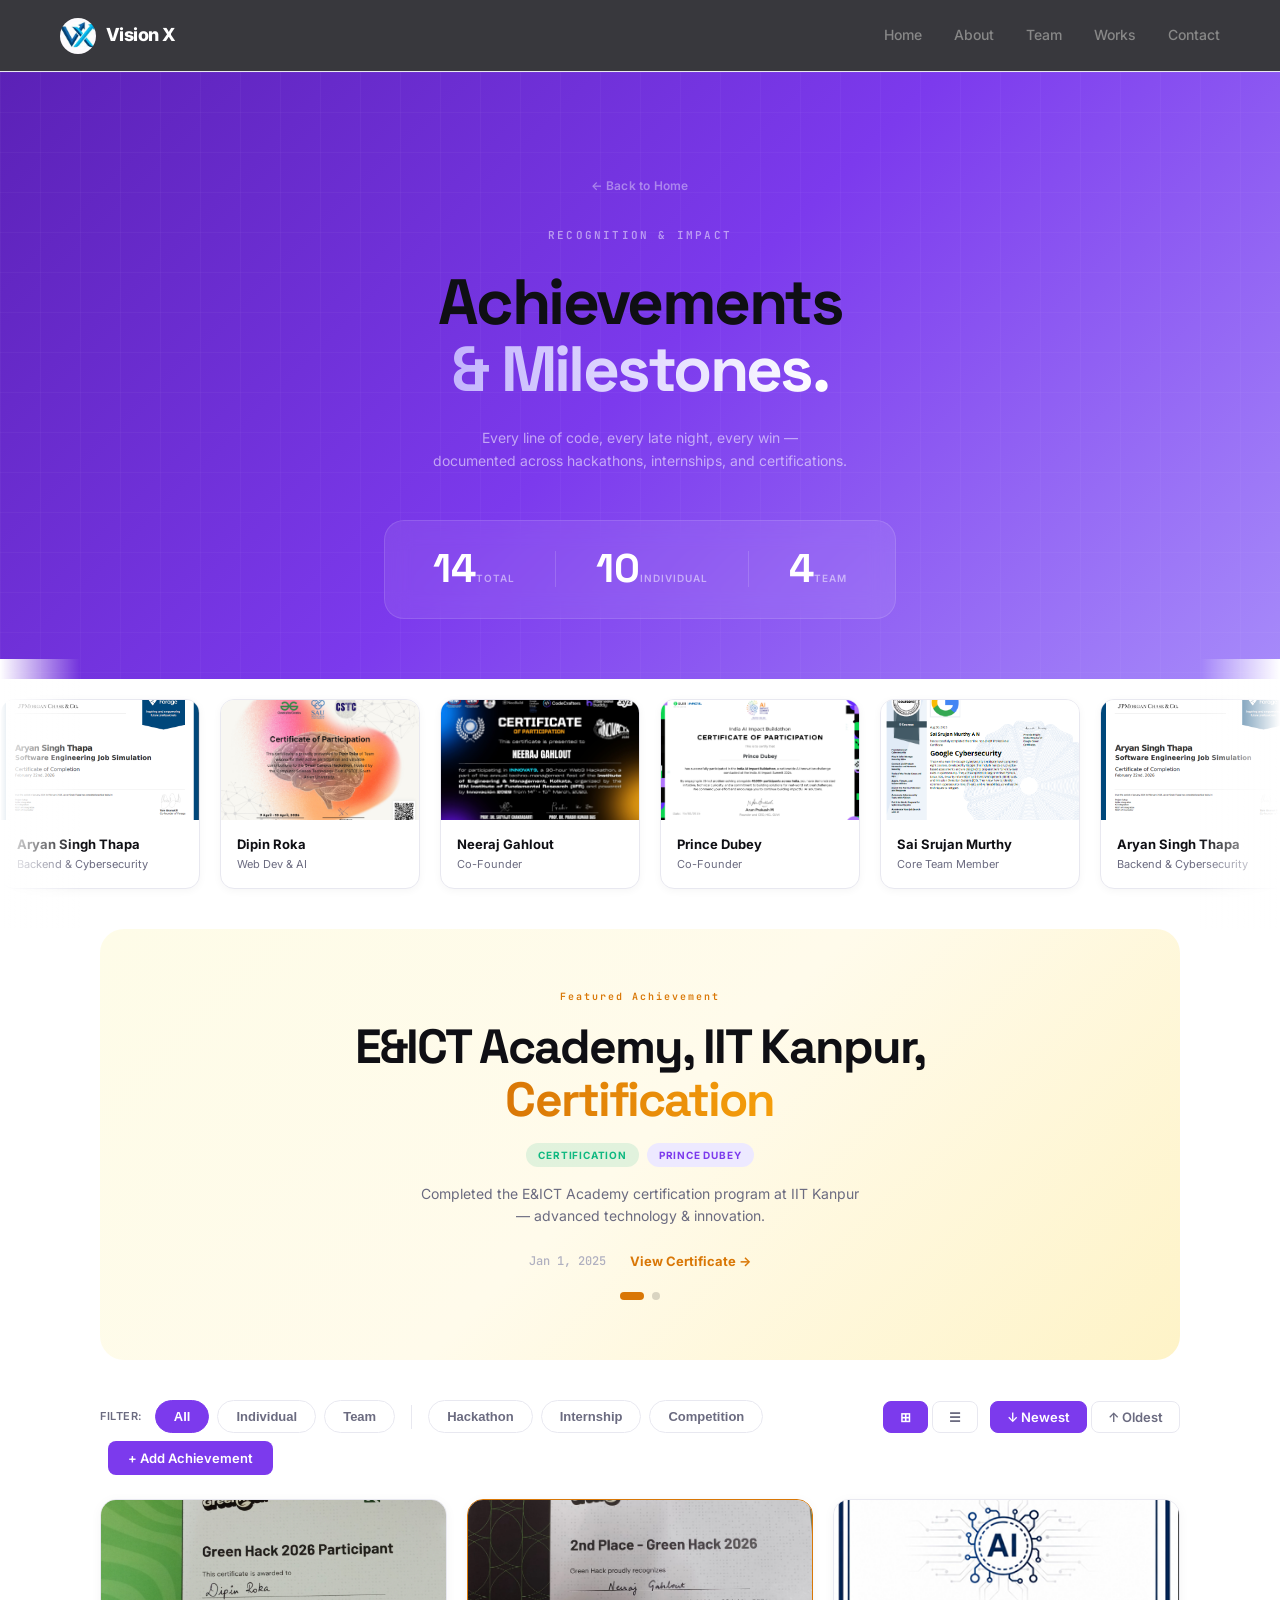
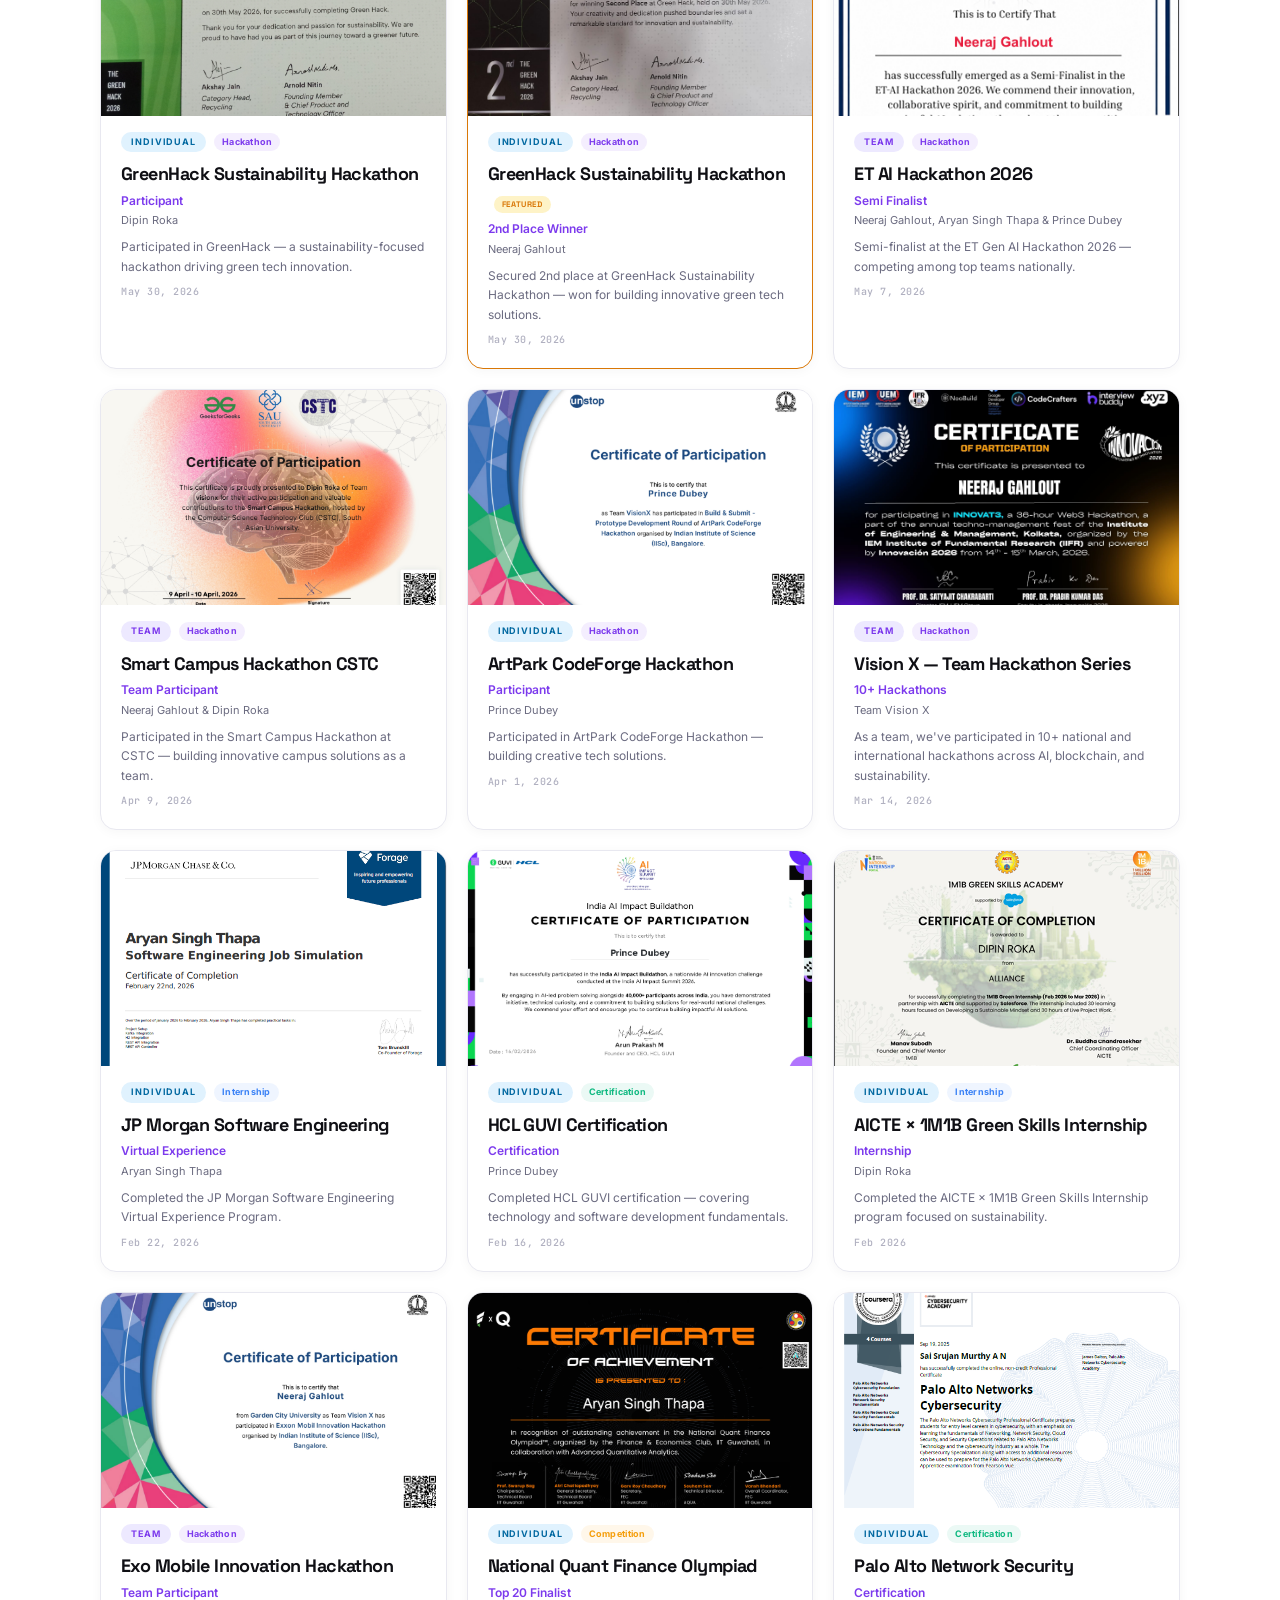
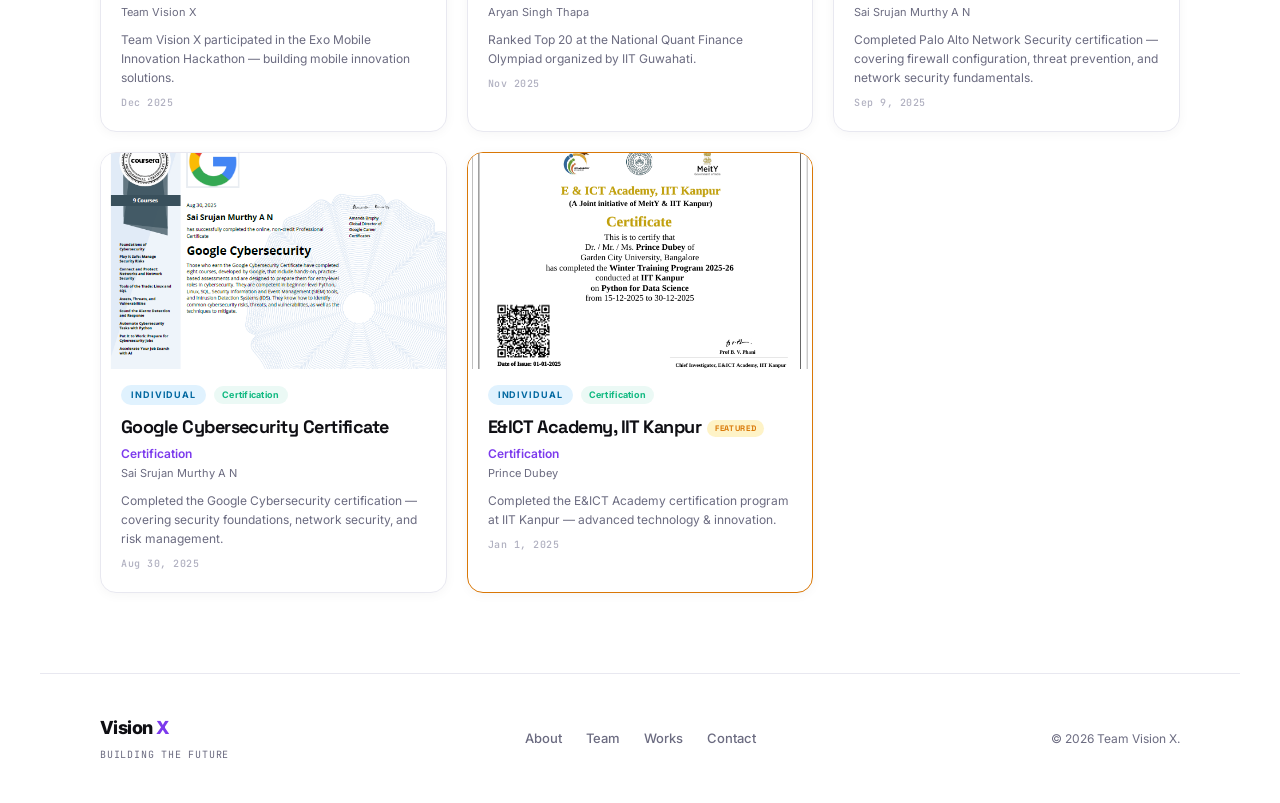
==== visionxv2/achievements.html @ 81dcb75e "Vision X is a multidisciplinary student innovation team building intelligent solutions across AI, We" ====
<!doctype html>
<html lang="en">
  <head>
    <meta charset="UTF-8" />
    <meta name="viewport" content="width=device-width, initial-scale=1.0" />
    <title>Achievements — Vision X</title>
    <meta
      name="description"
      content="Vision X — Hackathon achievements, certificates, and competition wins."
    />
    <link rel="preconnect" href="https://fonts.googleapis.com" />
    <link rel="preconnect" href="https://fonts.gstatic.com" crossorigin />
    <link
      href="https://fonts.googleapis.com/css2?family=Inter:wght@300;400;500;600;700;800;900&family=Space+Grotesk:wght@400;500;600;700&family=JetBrains+Mono:wght@400;500;600&display=swap"
      rel="stylesheet"
    />
    <link rel="stylesheet" href="style.css" />
    <style>
      body {
        background: var(--white);
      }
      nav {
        position: relative;
        background: #000;
      }
      .ach-nav-right {
        display: flex;
        align-items: center;
        gap: 12px;
      }
      .ach-nav-right a {
        font-size: 13px;
        font-weight: 600;
        color: var(--muted);
        transition: color 0.2s;
      }
      .ach-nav-right a:hover {
        color: var(--purple);
      }
    </style>
  </head>
  <body>
    <div id="loader"><div class="loader-ring"></div></div>

    <div class="bg-text">
      <div class="bg-text-inner" style="opacity: 0.04">VISION X</div>
    </div>

    <nav>
      <a href="index.html" class="nav-logo">
        <img class="nav-logo-img" src="logo.jpg" alt="Vision X" />
        Vision X
      </a>
      <div class="nav-links">
        <a href="index.html">Home</a>
        <a href="index.html#about">About</a>
        <a href="index.html#team">Team</a>
        <a href="index.html#projects">Works</a>
        <a href="index.html#contact">Contact</a>
      </div>
      <div
        class="hamburger"
        onclick="document.getElementById('mobileNav').classList.toggle('open')"
      >
        <span></span><span></span><span></span>
      </div>
    </nav>

    <div class="mobile-nav" id="mobileNav">
      <button
        class="mobile-nav-close"
        onclick="document.getElementById('mobileNav').classList.remove('open')"
      >
        ✕
      </button>
      <a href="index.html">Home</a>
      <a href="index.html#about">About</a>
      <a href="index.html#team">Team</a>
      <a href="index.html#projects">Works</a>
      <a href="index.html#contact">Contact</a>
    </div>

    <!-- Hero -->
    <div class="ach-page-hero">
      <div class="ach-hero-bg-grid"></div>
      <div class="ach-hero-inner">
        <a href="index.html" class="back-link">← Back to Home</a>
        <div class="ach-hero-label">RECOGNITION & IMPACT</div>
        <h1 class="ach-hero-title">
          Achievements<br />
          <span class="ach-hero-title-accent">&amp; Milestones.</span>
        </h1>
        <p class="ach-hero-desc">
          Every line of code, every late night, every win —
          <br class="hide-mobile" />
          documented across hackathons, internships, and certifications.
        </p>
        <div class="ach-hero-stats" id="heroStats"></div>
      </div>
    </div>

    <!-- Photo Collage -->
    <div class="ach-photo-collage">
      <div class="ach-collage-track">
        <div class="ach-collage-card">
          <img
            class="ach-collage-img"
            src="certs/images/jp-morgan.png"
            alt="Aryan Singh Thapa"
          />
          <div class="ach-collage-info">
            <div class="ach-collage-name">Aryan Singh Thapa</div>
            <div class="ach-collage-role">Backend & Cybersecurity</div>
          </div>
        </div>
        <div class="ach-collage-card">
          <img
            class="ach-collage-img"
            src="certs/images/dipin.jpg"
            alt="Dipin Roka"
          />
          <div class="ach-collage-info">
            <div class="ach-collage-name">Dipin Roka</div>
            <div class="ach-collage-role">Web Dev & AI</div>
          </div>
        </div>
        <div class="ach-collage-card">
          <img
            class="ach-collage-img"
            src="certs/images/neeraj.jpg"
            alt="Neeraj Gahlout"
          />
          <div class="ach-collage-info">
            <div class="ach-collage-name">Neeraj Gahlout</div>
            <div class="ach-collage-role">Co-Founder</div>
          </div>
        </div>
        <div class="ach-collage-card">
          <img
            class="ach-collage-img"
            src="certs/images/prince.png"
            alt="Prince Dubey"
          />
          <div class="ach-collage-info">
            <div class="ach-collage-name">Prince Dubey</div>
            <div class="ach-collage-role">Co-Founder</div>
          </div>
        </div>
        <div class="ach-collage-card">
          <img
            class="ach-collage-img"
            src="certs/images/google-cybersecurity.png"
            alt="Sai Srujan Murthy"
          />
          <div class="ach-collage-info">
            <div class="ach-collage-name">Sai Srujan Murthy</div>
            <div class="ach-collage-role">Core Team Member</div>
          </div>
        </div>
        <!-- Duplicate for seamless scroll -->
        <div class="ach-collage-card">
          <img
            class="ach-collage-img"
            src="certs/images/jp-morgan.png"
            alt="Aryan Singh Thapa"
          />
          <div class="ach-collage-info">
            <div class="ach-collage-name">Aryan Singh Thapa</div>
            <div class="ach-collage-role">Backend & Cybersecurity</div>
          </div>
        </div>
        <div class="ach-collage-card">
          <img
            class="ach-collage-img"
            src="certs/images/dipin.jpg"
            alt="Dipin Roka"
          />
          <div class="ach-collage-info">
            <div class="ach-collage-name">Dipin Roka</div>
            <div class="ach-collage-role">Web Dev & AI</div>
          </div>
        </div>
        <div class="ach-collage-card">
          <img
            class="ach-collage-img"
            src="certs/images/neeraj.jpg"
            alt="Neeraj Gahlout"
          />
          <div class="ach-collage-info">
            <div class="ach-collage-name">Neeraj Gahlout</div>
            <div class="ach-collage-role">Co-Founder</div>
          </div>
        </div>
        <div class="ach-collage-card">
          <img
            class="ach-collage-img"
            src="certs/images/prince.png"
            alt="Prince Dubey"
          />
          <div class="ach-collage-info">
            <div class="ach-collage-name">Prince Dubey</div>
            <div class="ach-collage-role">Co-Founder</div>
          </div>
        </div>
        <div class="ach-collage-card">
          <img
            class="ach-collage-img"
            src="certs/images/google-cybersecurity.png"
            alt="Sai Srujan Murthy"
          />
          <div class="ach-collage-info">
            <div class="ach-collage-name">Sai Srujan Murthy</div>
            <div class="ach-collage-role">Core Team Member</div>
          </div>
        </div>
      </div>
    </div>

    <!-- Featured: Rotating -->
    <div class="ach-featured" id="featuredSection">
      <div class="ach-featured-bg"></div>
      <div class="ach-featured-inner" id="featuredInner">
        <div class="ach-featured-label">Featured Achievement</div>
        <div
          id="featuredCarousel"
          style="position: relative; min-height: 220px"
        ></div>
        <div class="featured-dots" id="featuredDots"></div>
      </div>
    </div>

    <!-- Content -->
    <div class="ach-page-content">
      <div
        class="ach-filter"
        style="
          display: flex;
          gap: 8px;
          margin-bottom: 24px;
          flex-wrap: wrap;
          align-items: center;
        "
      >
        <span
          style="
            font-size: 11px;
            font-weight: 600;
            color: var(--muted);
            letter-spacing: 0.05em;
            text-transform: uppercase;
            margin-right: 4px;
          "
          >Filter:</span
        >
        <button
          class="fbtn active"
          onclick="filterAchievements('all', this)"
          data-filter="all"
        >
          All
        </button>
        <button
          class="fbtn"
          onclick="filterAchievements('individual', this)"
          data-filter="individual"
        >
          Individual
        </button>
        <button
          class="fbtn"
          onclick="filterAchievements('team', this)"
          data-filter="team"
        >
          Team
        </button>
        <span
          style="
            width: 1px;
            height: 24px;
            background: var(--border);
            margin: 0 8px;
          "
        ></span>
        <button
          class="fbtn"
          onclick="filterAchievements('Hackathon', this)"
          data-filter="Hackathon"
        >
          Hackathon
        </button>
        <button
          class="fbtn"
          onclick="filterAchievements('Internship', this)"
          data-filter="Internship"
        >
          Internship
        </button>
        <button
          class="fbtn"
          onclick="filterAchievements('Competition', this)"
          data-filter="Competition"
        >
          Competition
        </button>
        <span style="flex: 1; min-width: 12px"></span>
        <div style="display: flex; gap: 4px; align-items: center">
          <button
            class="view-toggle-btn active"
            data-view="grid"
            onclick="toggleAchView('grid')"
            title="Grid view"
          >
            ⊞
          </button>
          <button
            class="view-toggle-btn"
            data-view="timeline"
            onclick="toggleAchView('timeline')"
            title="Timeline view"
          >
            ☰
          </button>
        </div>
        <div
          style="display: flex; gap: 4px; align-items: center; margin-left: 4px"
        >
          <button
            class="sort-btn active"
            data-sort="newest"
            onclick="sortAchievements('newest')"
            title="Newest first"
          >
            ↓ Newest
          </button>
          <button
            class="sort-btn"
            data-sort="oldest"
            onclick="sortAchievements('oldest')"
            title="Oldest first"
          >
            ↑ Oldest
          </button>
        </div>
        <button
          class="add-ach-btn"
          onclick="openAchModal()"
          style="margin-left: 8px"
        >
          + Add Achievement
        </button>
      </div>
      <div class="ach-gallery-grid" id="achGallery"></div>
    </div>

    <!-- Lightbox -->
    <div
      class="lightbox-overlay"
      id="lightbox"
      onclick="if (event.target === this) closeLightbox();"
    >
      <button class="lightbox-close" onclick="closeLightbox()">✕</button>
      <img class="lightbox-img" id="lightboxImg" src="" alt="" />
      <div class="lightbox-caption" id="lightboxCap"></div>
    </div>

    <!-- Add Achievement Modal -->
    <div
      class="modal-overlay"
      id="achModal"
      onclick="if (event.target === this) closeAchModal();"
    >
      <div class="modal">
        <button class="modal-close" onclick="closeAchModal()">✕</button>
        <div class="modal-title">Add Achievement</div>
        <form class="modal-form" id="achForm" onsubmit="addAchievement(event)">
          <input
            type="text"
            placeholder="Title (e.g. Hackathon Name)"
            id="achTitle"
            required
          />
          <div class="form-row">
            <input
              type="text"
              placeholder="Subtitle (e.g. Winner)"
              id="achSubtitle"
            />
            <input
              type="text"
              placeholder="Member Name"
              id="achMember"
              required
            />
          </div>
          <div class="form-row">
            <select
              id="achType"
              style="
                width: 100%;
                padding: 12px 16px;
                background: var(--card-bg);
                border: 1.5px solid var(--border);
                border-radius: 8px;
                color: var(--text);
                font-family: &quot;Inter&quot;, sans-serif;
                font-size: 14px;
                outline: none;
              "
            >
              <option value="individual">Individual</option>
              <option value="team">Team</option>
            </select>
            <select
              id="achCategory"
              style="
                width: 100%;
                padding: 12px 16px;
                background: var(--card-bg);
                border: 1.5px solid var(--border);
                border-radius: 8px;
                color: var(--text);
                font-family: &quot;Inter&quot;, sans-serif;
                font-size: 14px;
                outline: none;
              "
            >
              <option value="Hackathon">Hackathon</option>
              <option value="Internship">Internship</option>
              <option value="Competition">Competition</option>
              <option value="Certification">Certification</option>
            </select>
          </div>
          <div class="form-row">
            <input
              type="text"
              placeholder="Date (e.g. 2025-06)"
              id="achDate"
              style="width: 100%"
            />
          </div>
          <textarea
            placeholder="Description..."
            id="achDesc"
            rows="3"
            required
          ></textarea>
          <button type="submit" class="submit-btn" style="color: var(--purple)">
            Add Achievement →
          </button>
        </form>
      </div>
    </div>

    <footer>
      <div>
        <div class="footer-logo">Vision <span class="purple">X</span></div>
        <div class="footer-motto">BUILDING THE FUTURE</div>
      </div>
      <div class="footer-links">
        <a href="index.html#about">About</a>
        <a href="index.html#team">Team</a>
        <a href="index.html#projects">Works</a>
        <a href="index.html#contact">Contact</a>
      </div>
      <div class="footer-copy">© 2026 Team Vision X.</div>
    </footer>

    <script src="script.js"></script>
  </body>
</html>
---- visionxv2/style.css ----
/* ===== RESET & BASE ===== */
*,
*::before,
*::after {
  margin: 0;
  padding: 0;
  box-sizing: border-box;
}
html {
  scroll-behavior: smooth;
}
body {
  font-family: "Inter", sans-serif;
  background: #ffffff;
  color: #0f0f14;
  overflow-x: hidden;
  line-height: 1.6;
  position: relative;
}

/* ===== BG TYPOGRAPHY ===== */
.bg-text {
  position: fixed;
  inset: 0;
  z-index: 0;
  pointer-events: none;
  overflow: hidden;
  display: flex;
  align-items: center;
  justify-content: center;
}
.bg-text-inner {
  font-family: var(--font-display);
  font-size: clamp(120px, 20vw, 280px);
  font-weight: 800;
  color: var(--purple);
  opacity: 0.03;
  letter-spacing: -0.06em;
  line-height: 1;
  user-select: none;
  animation: bgTextFloat 20s ease-in-out infinite;
  white-space: nowrap;
}
@keyframes bgTextFloat {
  0%,
  100% {
    transform: translateY(0) scale(1);
  }
  50% {
    transform: translateY(-20px) scale(1.02);
  }
}
.bg-orb {
  position: absolute;
  border-radius: 50%;
  filter: blur(80px);
  opacity: 0.35;
  will-change: transform;
}
.bg-orb:nth-child(1) {
  width: 500px;
  height: 500px;
  background: radial-gradient(circle, #7c3aed, #a78bfa);
  top: -10%;
  left: -5%;
  animation: floatOrb1 18s ease-in-out infinite;
}
.bg-orb:nth-child(2) {
  width: 400px;
  height: 400px;
  background: radial-gradient(circle, #3b82f6, #60a5fa);
  top: 50%;
  right: -8%;
  animation: floatOrb2 22s ease-in-out infinite;
}
.bg-orb:nth-child(3) {
  width: 350px;
  height: 350px;
  background: radial-gradient(circle, #ec4899, #f472b6);
  bottom: 10%;
  left: 10%;
  animation: floatOrb3 20s ease-in-out infinite;
}
.bg-orb:nth-child(4) {
  width: 300px;
  height: 300px;
  background: radial-gradient(circle, #8b5cf6, #c084fc);
  top: 30%;
  left: 40%;
  animation: floatOrb4 25s ease-in-out infinite;
}
.bg-orb:nth-child(5) {
  width: 200px;
  height: 200px;
  background: radial-gradient(circle, #06b6d4, #22d3ee);
  bottom: 30%;
  right: 15%;
  animation: floatOrb5 16s ease-in-out infinite;
}

@keyframes floatOrb1 {
  0%,
  100% {
    transform: translate(0, 0) scale(1);
  }
  33% {
    transform: translate(60px, 80px) scale(1.1);
  }
  66% {
    transform: translate(-30px, 40px) scale(0.9);
  }
}
@keyframes floatOrb2 {
  0%,
  100% {
    transform: translate(0, 0) scale(1);
  }
  33% {
    transform: translate(-50px, -60px) scale(1.15);
  }
  66% {
    transform: translate(40px, 30px) scale(0.85);
  }
}
@keyframes floatOrb3 {
  0%,
  100% {
    transform: translate(0, 0) scale(1);
  }
  33% {
    transform: translate(40px, -80px) scale(1.05);
  }
  66% {
    transform: translate(-60px, 20px) scale(0.95);
  }
}
@keyframes floatOrb4 {
  0%,
  100% {
    transform: translate(0, 0) scale(1);
  }
  50% {
    transform: translate(30px, -40px) scale(1.1);
  }
}
@keyframes floatOrb5 {
  0%,
  100% {
    transform: translate(0, 0) scale(1);
  }
  50% {
    transform: translate(-40px, 50px) scale(1.2);
  }
}
a {
  color: inherit;
  text-decoration: none;
}
img {
  max-width: 100%;
  display: block;
}
::selection {
  background: #7c3aed;
  color: #fff;
}

:root {
  --white: #ffffff;
  --bg: #f5f5fa;
  --text: #0f0f14;
  --muted: #6b6b80;
  --purple: #7c3aed;
  --purple-light: #ede9ff;
  --purple-mid: #a78bfa;
  --border: #e8e8f0;
  --card-bg: #fafafe;
  --font-display: "Space Grotesk", sans-serif;
  --font-mono: "JetBrains Mono", monospace;
}

/* ===== LOADER ===== */
#loader {
  position: fixed;
  inset: 0;
  z-index: 9999;
  background: var(--white);
  display: flex;
  align-items: center;
  justify-content: center;
  transition: opacity 0.4s ease;
}
#loader.hide {
  opacity: 0;
  pointer-events: none;
}
.loader-ring {
  width: 36px;
  height: 36px;
  border: 3px solid var(--border);
  border-top-color: var(--purple);
  border-radius: 50%;
  animation: spin 0.7s linear infinite;
}
@keyframes spin {
  to {
    transform: rotate(360deg);
  }
}

/* ===== NAV ===== */
nav {
  position: fixed;
  top: 0;
  left: 0;
  right: 0;
  z-index: 100;
  height: 72px;
  padding: 0 60px;
  display: flex;
  align-items: center;
  justify-content: space-between;
  background: #000;
  backdrop-filter: blur(14px);
  border-bottom: 1px solid #222;
}
.nav-logo {
  display: flex;
  align-items: center;
  gap: 10px;
  font-weight: 800;
  font-size: 18px;
  letter-spacing: -0.03em;
  color: #fff;
}
.nav-logo-img {
  width: 36px;
  height: 36px;
  border-radius: 50%;
  object-fit: cover;
}
.nav-links {
  display: flex;
  gap: 32px;
  font-size: 14px;
  color: #888;
  font-weight: 500;
}
.nav-links a {
  transition: color 0.2s;
}
.nav-links a:hover {
  color: #fff;
}
.nav-socials {
  display: flex;
  gap: 8px;
}
.nav-social {
  width: 36px;
  height: 36px;
  border-radius: 50%;
  background: var(--white);
  border: 1px solid var(--border);
  display: flex;
  align-items: center;
  justify-content: center;
  font-size: 13px;
  color: var(--muted);
  transition: all 0.2s;
}
.nav-social:hover {
  background: var(--purple-light);
  border-color: var(--purple);
  color: var(--purple);
}
.nav-social.active {
  background: var(--purple-light);
  border-color: var(--purple);
  color: var(--purple);
}
.hamburger {
  display: none;
  flex-direction: column;
  gap: 5px;
  cursor: pointer;
}
.hamburger span {
  width: 22px;
  height: 2px;
  background: #fff;
  border-radius: 2px;
}

/* Mobile Nav */
.mobile-nav {
  position: fixed;
  top: 0;
  left: 0;
  right: 0;
  bottom: 0;
  background: rgba(255, 255, 255, 0.98);
  z-index: 99;
  display: none;
  flex-direction: column;
  align-items: center;
  justify-content: center;
  gap: 28px;
}
.mobile-nav.open {
  display: flex;
}
.mobile-nav a {
  font-size: 22px;
  font-weight: 600;
  color: var(--text);
}
.mobile-nav a:hover {
  color: var(--purple);
}
.mobile-nav-close {
  position: absolute;
  top: 24px;
  right: 24px;
  font-size: 26px;
  cursor: pointer;
  background: none;
  border: none;
  color: var(--text);
}

/* ===== SECTIONS COMMON ===== */
section {
  padding: 120px 60px;
  max-width: 1200px;
  margin: 0 auto;
  position: relative;
  z-index: 1;
}
.section-tag {
  font-size: 11px;
  font-weight: 700;
  letter-spacing: 0.12em;
  color: var(--purple);
  text-transform: uppercase;
  margin-bottom: 16px;
}
h2 {
  font-family: var(--font-display);
  font-size: clamp(34px, 4.5vw, 52px);
  font-weight: 700;
  letter-spacing: -0.04em;
  line-height: 1.08;
  margin-bottom: 14px;
}
h2 .purple {
  color: var(--purple);
}
.section-sub {
  font-size: 15px;
  color: var(--muted);
  max-width: 500px;
  line-height: 1.7;
  margin-bottom: 48px;
}

.reveal {
  opacity: 0;
  transform: translateY(20px);
  transition:
    opacity 0.6s ease,
    transform 0.6s ease;
}
.reveal.visible {
  opacity: 1;
  transform: none;
}
.reveal-delay-1 {
  transition-delay: 0.1s;
}
.reveal-delay-2 {
  transition-delay: 0.2s;
}
.reveal-delay-3 {
  transition-delay: 0.3s;
}

/* ===== DECORATIVE ===== */
.scatter {
  position: absolute;
  pointer-events: none;
}
.dash {
  position: absolute;
  width: 20px;
  height: 3px;
  background: var(--purple);
  border-radius: 2px;
  opacity: 0.3;
}
.dot-el {
  position: absolute;
  width: 7px;
  height: 7px;
  border-radius: 50%;
  background: var(--muted);
  opacity: 0.15;
}

/* ===== HERO ===== */
#hero {
  min-height: 100vh;
  padding: 72px 0 0;
  display: flex;
  align-items: stretch;
  max-width: 100%;
  background: var(--white);
  position: relative;
  overflow: hidden;
}
.hero-inner {
  display: grid;
  grid-template-columns: 1fr 1fr;
  width: 100%;
  max-width: 1200px;
  margin: 0 auto;
  padding: 0 60px;
  align-items: center;
  gap: 60px;
  position: relative;
  z-index: 2;
}
.hero-left {
  padding: 60px 0;
}
h1 {
  font-family: var(--font-display);
  font-size: clamp(44px, 5.5vw, 68px);
  font-weight: 700;
  letter-spacing: -0.04em;
  line-height: 1.05;
  margin-bottom: 24px;
  color: var(--text);
}
h1 .purple {
  color: var(--purple);
}
.hero-desc {
  font-size: 16px;
  color: var(--muted);
  line-height: 1.75;
  margin-bottom: 36px;
  max-width: 440px;
}
.hero-desc strong {
  color: var(--text);
  font-weight: 600;
}
.hero-connect {
  display: flex;
  gap: 10px;
  align-items: center;
}
.hero-input {
  flex: 1;
  max-width: 220px;
  padding: 12px 16px;
  border: 1.5px solid var(--border);
  border-radius: 6px;
  font-family: "Inter", sans-serif;
  font-size: 14px;
  background: var(--white);
  outline: none;
  transition: border-color 0.2s;
}
.hero-input:focus {
  border-color: var(--purple);
}
.hero-input::placeholder {
  color: #aaa;
}
.btn-primary {
  padding: 13px 24px;
  background: var(--purple);
  color: #fff;
  border: none;
  border-radius: 6px;
  font-family: "Inter", sans-serif;
  font-size: 14px;
  font-weight: 600;
  cursor: pointer;
  transition: opacity 0.2s;
  white-space: nowrap;
}
.btn-primary:hover {
  opacity: 0.85;
}

.hero-right {
  position: relative;
  height: 100%;
  min-height: 500px;
  display: flex;
  align-items: flex-end;
  justify-content: center;
}
.hero-img-bg {
  position: absolute;
  inset: 0;
  background: linear-gradient(135deg, var(--purple-light) 0%, #f0edff 100%);
  border-radius: 24px;
}
.hero-visual-grid {
  position: relative;
  z-index: 2;
  display: grid;
  grid-template-columns: 1fr 1fr;
  gap: 12px;
  padding: 32px;
  width: 100%;
}
.hero-card {
  background: var(--white);
  border-radius: 12px;
  padding: 20px;
  border: 1px solid var(--border);
  transition: transform 0.2s;
}
.hero-card:hover {
  transform: translateY(-3px);
}
.hero-avatar {
  width: 48px;
  height: 48px;
  border-radius: 50%;
  display: flex;
  align-items: center;
  justify-content: center;
  font-weight: 700;
  font-size: 16px;
  color: #fff;
  margin-bottom: 12px;
}
.av-purple {
  background: linear-gradient(135deg, #7c3aed, #a78bfa);
}
.av-blue {
  background: linear-gradient(135deg, #3b82f6, #06b6d4);
}
.av-green {
  background: linear-gradient(135deg, #059669, #10b981);
}
.av-orange {
  background: linear-gradient(135deg, #d97706, #f59e0b);
}
.hero-card-name {
  font-weight: 700;
  font-size: 14px;
  letter-spacing: -0.02em;
  margin-bottom: 2px;
}
.hero-card-role {
  font-size: 11px;
  color: var(--muted);
}
.hero-card-tags {
  display: flex;
  flex-wrap: wrap;
  gap: 4px;
  margin-top: 10px;
}
.htag {
  font-size: 9px;
  padding: 3px 7px;
  background: var(--purple-light);
  color: var(--purple);
  border-radius: 3px;
  font-weight: 600;
}
.hero-cta-card {
  background: var(--purple);
  border-radius: 12px;
  padding: 20px;
  color: #fff;
  display: flex;
  flex-direction: column;
  gap: 8px;
}
.hero-cta-card-title {
  font-weight: 700;
  font-size: 16px;
  letter-spacing: -0.03em;
}
.hero-cta-card-sub {
  font-size: 11px;
  opacity: 0.7;
}
.hero-cta-pill {
  margin-top: 4px;
  padding: 7px 14px;
  background: rgba(255, 255, 255, 0.15);
  border-radius: 20px;
  font-size: 11px;
  font-weight: 600;
  display: inline-block;
}

/* ===== STATS ===== */
.stats-bar {
  background: var(--white);
  border-top: 1px solid var(--border);
  border-bottom: 1px solid var(--border);
  padding: 40px 60px;
  display: grid;
  grid-template-columns: repeat(4, 1fr);
  gap: 24px;
  max-width: 100%;
}
.stat {
  text-align: center;
}
.stat-num {
  font-family: var(--font-display);
  font-size: 42px;
  font-weight: 700;
  letter-spacing: -0.04em;
  color: var(--purple);
  line-height: 1;
}
.stat-label {
  font-size: 12px;
  color: var(--muted);
  margin-top: 6px;
  font-weight: 500;
}

/* ===== ABOUT ===== */
#about {
  padding-top: 100px;
}
.about-wrap {
  background: var(--bg);
}
.full-bg {
  max-width: 100%;
  padding-left: 0;
  padding-right: 0;
}
.full-bg > .inner {
  max-width: 1200px;
  margin: 0 auto;
  padding: 100px 60px;
}
.about-grid {
  display: grid;
  grid-template-columns: 1fr 1fr;
  gap: 80px;
  align-items: start;
}
.about-text p {
  font-size: 15px;
  color: var(--muted);
  line-height: 1.8;
  margin-bottom: 14px;
}
.about-text p strong {
  color: var(--text);
}
.tag-cloud {
  display: flex;
  flex-wrap: wrap;
  gap: 8px;
  margin-top: 24px;
}
.atag {
  padding: 7px 15px;
  border: 1.5px solid var(--border);
  border-radius: 50px;
  font-size: 12px;
  font-weight: 600;
  color: var(--muted);
  transition: all 0.2s;
}
.atag:hover {
  border-color: var(--purple);
  color: var(--purple);
  background: var(--purple-light);
}
.values-grid {
  display: grid;
  grid-template-columns: 1fr 1fr;
  gap: 14px;
}
.val-card {
  padding: 22px;
  background: var(--card-bg);
  border: 1.5px solid var(--border);
  border-radius: 12px;
  transition: all 0.2s;
}
.val-card:hover {
  border-color: var(--purple);
  background: var(--purple-light);
}
.val-icon {
  font-size: 22px;
  margin-bottom: 10px;
}
.val-name {
  font-size: 14px;
  font-weight: 700;
  margin-bottom: 4px;
}
.val-desc {
  font-size: 12px;
  color: var(--muted);
  line-height: 1.5;
}

/* ===== TEAM ===== */
.team-wrap {
  background: var(--white);
}
.team-grid {
  display: grid;
  grid-template-columns: repeat(3, 1fr);
  gap: 24px;
}
.team-card {
  background: var(--card-bg);
  border: 1.5px solid var(--border);
  border-radius: 20px;
  overflow: hidden;
  transition: all 0.3s;
}
.team-card:hover {
  border-color: var(--purple);
  transform: translateY(-4px);
  box-shadow: 0 12px 40px rgba(124, 58, 237, 0.1);
}
.tc-head {
  padding: 28px 24px 20px;
  background: linear-gradient(160deg, var(--purple-light) 0%, var(--white) 60%);
  position: relative;
}
.tc-avatar-img {
  width: 72px;
  height: 72px;
  border-radius: 16px;
  object-fit: cover;
  object-position: center 20%;
  margin-bottom: 14px;
}
.tc-avatar {
  width: 60px;
  height: 60px;
  border-radius: 16px;
  display: flex;
  align-items: center;
  justify-content: center;
  font-weight: 700;
  font-size: 18px;
  color: #fff;
  margin-bottom: 14px;
}
.tc-avatar.purple {
  background: linear-gradient(135deg, #7c3aed, #a78bfa);
}
.tc-avatar.blue {
  background: linear-gradient(135deg, #3b82f6, #06b6d4);
}
.tc-avatar.pink {
  background: linear-gradient(135deg, #8b5cf6, #ec4899);
}
.tc-avatar.green {
  background: linear-gradient(135deg, #059669, #10b981);
}
.tc-avatar.orange {
  background: linear-gradient(135deg, #d97706, #f59e0b);
}
.tc-badge {
  position: absolute;
  top: 20px;
  right: 20px;
  font-size: 10px;
  font-weight: 700;
  letter-spacing: 0.06em;
  padding: 4px 10px;
  border-radius: 20px;
}
.badge-lead {
  background: var(--purple);
  color: #fff;
}
.badge-core {
  background: var(--white);
  color: var(--purple);
  border: 1.5px solid var(--purple);
}
.tc-name {
  font-family: var(--font-display);
  font-size: 20px;
  font-weight: 700;
  letter-spacing: -0.03em;
  margin-bottom: 4px;
}
.tc-role {
  font-size: 13px;
  color: var(--muted);
  margin-bottom: 4px;
}
.tc-uni {
  font-size: 11px;
  font-weight: 600;
  color: var(--purple);
}
.tc-body {
  padding: 20px 24px 24px;
  border-top: 1px solid var(--border);
}
.skill-wrap {
  display: flex;
  flex-wrap: wrap;
  gap: 6px;
  margin-bottom: 14px;
}
.st {
  font-size: 11px;
  padding: 4px 10px;
  background: var(--bg);
  border: 1px solid var(--border);
  border-radius: 50px;
  color: var(--muted);
  font-weight: 500;
}
.tc-ach {
  font-size: 12px;
  color: var(--muted);
  padding: 3px 0;
  display: flex;
  gap: 8px;
}
.tc-ach-arrow {
  color: var(--purple);
  font-weight: 700;
}
.tc-links {
  display: flex;
  gap: 8px;
  margin-top: 14px;
}
.tc-link {
  flex: 1;
  text-align: center;
  padding: 8px 0;
  border: 1.5px solid var(--border);
  border-radius: 8px;
  font-size: 12px;
  font-weight: 600;
  color: var(--muted);
  transition: all 0.2s;
}
.tc-link:hover {
  border-color: var(--purple);
  color: var(--purple);
  background: var(--purple-light);
}
.tc-quote {
  font-size: 13px;
  color: var(--muted);
  font-style: italic;
  margin-bottom: 14px;
  padding: 10px 14px;
  background: var(--purple-light);
  border-radius: 8px;
  border-left: 2px solid var(--purple);
}

/* ===== PROJECTS ===== */
.projects-wrap {
  background: var(--bg);
}
.filter-bar {
  display: flex;
  gap: 8px;
  margin-bottom: 36px;
  flex-wrap: wrap;
}
.fbtn {
  padding: 8px 18px;
  border: 1.5px solid var(--border);
  border-radius: 50px;
  font-size: 13px;
  font-weight: 600;
  color: var(--muted);
  cursor: pointer;
  transition: all 0.2s;
  background: transparent;
}
.fbtn.active,
.fbtn:hover {
  background: var(--purple);
  border-color: var(--purple);
  color: #fff;
}
.add-btn {
  background: var(--purple-light) !important;
  border-color: var(--purple) !important;
  color: var(--purple) !important;
}
.add-btn:hover {
  background: var(--purple) !important;
  color: #fff !important;
}
.proj-grid {
  display: grid;
  grid-template-columns: repeat(auto-fill, minmax(340px, 1fr));
  gap: 20px;
}
.proj-card {
  background: var(--card-bg);
  border: 1.5px solid var(--border);
  border-radius: 16px;
  padding: 28px;
  transition: all 0.3s;
  position: relative;
  overflow: hidden;
}
.proj-card::before {
  content: "";
  position: absolute;
  top: 0;
  left: 0;
  right: 0;
  height: 3px;
  background: linear-gradient(90deg, var(--purple), var(--purple-mid));
  opacity: 0;
  transition: opacity 0.3s;
}
.proj-card:hover {
  border-color: rgba(124, 58, 237, 0.3);
  transform: translateY(-3px);
  box-shadow: 0 8px 30px rgba(124, 58, 237, 0.08);
}
.proj-card:hover::before {
  opacity: 1;
}
.proj-cat {
  font-size: 10px;
  font-weight: 700;
  letter-spacing: 0.12em;
  color: var(--purple);
  margin-bottom: 12px;
  text-transform: uppercase;
}
.proj-name {
  font-family: var(--font-display);
  font-size: 20px;
  font-weight: 700;
  letter-spacing: -0.03em;
  margin-bottom: 10px;
}
.proj-desc {
  font-size: 13px;
  color: var(--muted);
  line-height: 1.7;
  margin-bottom: 16px;
}
.proj-tags {
  display: flex;
  flex-wrap: wrap;
  gap: 6px;
  margin-bottom: 16px;
}
.pt {
  font-size: 10px;
  padding: 4px 10px;
  background: var(--purple-light);
  color: var(--purple);
  border-radius: 4px;
  font-weight: 600;
}
.proj-links {
  display: flex;
  gap: 8px;
}
.pl {
  font-size: 12px;
  padding: 7px 16px;
  border: 1.5px solid var(--border);
  border-radius: 8px;
  color: var(--muted);
  font-weight: 600;
  transition: all 0.2s;
}
.pl:hover {
  border-color: var(--purple);
  color: var(--purple);
}
.pl.demo {
  background: var(--purple);
  border-color: var(--purple);
  color: #fff;
}
.pl.demo:hover {
  opacity: 0.85;
}

/* ===== ACHIEVEMENTS ===== */
.hack-wrap {
  background: var(--white);
}
.ach-grid {
  display: grid;
  grid-template-columns: repeat(3, 1fr);
  gap: 20px;
}
.ach-card {
  padding: 28px;
  background: var(--card-bg);
  border: 1.5px solid var(--border);
  border-radius: 14px;
  transition: all 0.3s;
}
.ach-card:hover {
  border-color: var(--purple);
  transform: translateY(-3px);
}
.ach-card-icon {
  font-size: 26px;
  margin-bottom: 14px;
}
.ach-card-title {
  font-family: var(--font-display);
  font-size: 18px;
  font-weight: 700;
  margin-bottom: 6px;
  letter-spacing: -0.02em;
}
.ach-card-sub {
  font-size: 12px;
  color: var(--purple);
  font-weight: 600;
  margin-bottom: 8px;
}
.ach-card-desc {
  font-size: 13px;
  color: var(--muted);
  line-height: 1.6;
}

/* ===== TECH ===== */
.tech-wrap {
  background: var(--bg);
}
.tech-grid {
  display: grid;
  grid-template-columns: repeat(auto-fill, minmax(110px, 1fr));
  gap: 12px;
}
.tech-item {
  padding: 18px 14px;
  background: var(--card-bg);
  border: 1.5px solid var(--border);
  border-radius: 10px;
  text-align: center;
  transition: all 0.2s;
}
.tech-item:hover {
  border-color: var(--purple);
  background: var(--purple-light);
}
.tech-icon {
  font-size: 26px;
  margin-bottom: 6px;
}
.tech-name {
  font-size: 11px;
  font-weight: 600;
  color: var(--muted);
}
.tech-group-label {
  font-size: 11px;
  font-weight: 700;
  letter-spacing: 0.12em;
  color: var(--muted);
  text-transform: uppercase;
  margin-bottom: 14px;
  padding-bottom: 8px;
  border-bottom: 1px solid var(--border);
}

/* ===== CONTACT ===== */
.contact-wrap {
  background: var(--purple);
}
.contact-inner {
  max-width: 620px;
  margin: 0 auto;
  text-align: center;
  padding: 100px 60px;
}
.contact-inner h2 {
  color: #fff;
}
.contact-inner h2 .purple {
  color: rgba(255, 255, 255, 0.6);
}
.contact-inner .section-sub {
  color: rgba(255, 255, 255, 0.65);
  margin: 0 auto 40px;
}
.cform input,
.cform textarea {
  width: 100%;
  padding: 14px 18px;
  background: rgba(255, 255, 255, 0.12);
  border: 1.5px solid rgba(255, 255, 255, 0.2);
  border-radius: 8px;
  color: #fff;
  font-family: "Inter", sans-serif;
  font-size: 14px;
  outline: none;
  transition: border-color 0.2s;
}
.cform input::placeholder,
.cform textarea::placeholder {
  color: rgba(255, 255, 255, 0.45);
}
.cform input:focus,
.cform textarea:focus {
  border-color: rgba(255, 255, 255, 0.6);
}
.cform textarea {
  resize: vertical;
  min-height: 110px;
  margin-bottom: 14px;
}
.submit-btn {
  width: 100%;
  padding: 14px;
  background: #fff;
  border: none;
  border-radius: 8px;
  color: var(--purple);
  font-family: "Inter", sans-serif;
  font-size: 15px;
  font-weight: 700;
  cursor: pointer;
  transition: opacity 0.2s;
}
.submit-btn:hover {
  opacity: 0.9;
}
.contact-socials {
  display: flex;
  justify-content: center;
  gap: 10px;
  margin-top: 28px;
  flex-wrap: wrap;
}
.csoc {
  padding: 9px 20px;
  background: rgba(255, 255, 255, 0.12);
  border: 1.5px solid rgba(255, 255, 255, 0.2);
  border-radius: 50px;
  font-size: 12px;
  font-weight: 600;
  color: rgba(255, 255, 255, 0.8);
  transition: all 0.2s;
}
.csoc:hover {
  background: rgba(255, 255, 255, 0.2);
}

/* ===== FOOTER ===== */
footer {
  padding: 40px 60px;
  border-top: 1px solid var(--border);
  display: flex;
  align-items: center;
  justify-content: space-between;
  max-width: 1200px;
  margin: 0 auto;
  position: relative;
  z-index: 1;
}
.footer-logo {
  font-weight: 800;
  font-size: 18px;
  letter-spacing: -0.03em;
}
.footer-logo .purple {
  color: var(--purple);
}
.footer-motto {
  font-family: var(--font-mono);
  font-size: 10px;
  color: var(--muted);
  letter-spacing: 0.08em;
  margin-top: 4px;
}
.footer-links {
  display: flex;
  gap: 24px;
  font-size: 13px;
  color: var(--muted);
  font-weight: 500;
}
.footer-links a:hover {
  color: var(--purple);
}
.footer-copy {
  font-size: 12px;
  color: var(--muted);
}

/* ===== MODAL ===== */
.modal-overlay {
  position: fixed;
  inset: 0;
  z-index: 9998;
  background: rgba(0, 0, 0, 0.5);
  display: none;
  align-items: center;
  justify-content: center;
  padding: 24px;
}
.modal-overlay.open {
  display: flex;
}
.modal {
  background: var(--white);
  border: 1px solid var(--border);
  border-radius: 20px;
  padding: 36px;
  max-width: 500px;
  width: 100%;
  position: relative;
  max-height: 90vh;
  overflow-y: auto;
}
.modal-close {
  position: absolute;
  top: 16px;
  right: 16px;
  background: none;
  border: none;
  color: var(--muted);
  font-size: 20px;
  cursor: pointer;
  padding: 4px 8px;
}
.modal-close:hover {
  color: var(--text);
}
.modal-title {
  font-family: var(--font-display);
  font-size: 22px;
  font-weight: 700;
  letter-spacing: -0.03em;
  margin-bottom: 20px;
}
.modal-form input,
.modal-form textarea {
  width: 100%;
  padding: 12px 16px;
  background: var(--card-bg);
  border: 1.5px solid var(--border);
  border-radius: 8px;
  color: var(--text);
  font-family: "Inter", sans-serif;
  font-size: 14px;
  outline: none;
  margin-bottom: 12px;
}
.modal-form input:focus,
.modal-form textarea:focus {
  border-color: var(--purple);
}
.modal-form select:focus {
  border-color: var(--purple);
}
.modal-form textarea {
  resize: vertical;
  min-height: 70px;
}

/* ===== ACHIEVEMENTS: View Toggle, Sort, Add Btns ===== */
.view-toggle-btn,
.sort-btn {
  padding: 7px 16px;
  border: 1.5px solid var(--border);
  border-radius: 8px;
  font-size: 13px;
  font-weight: 600;
  color: var(--muted);
  cursor: pointer;
  transition: all 0.2s;
  background: transparent;
  font-family: "Inter", sans-serif;
}
.view-toggle-btn.active,
.view-toggle-btn:hover,
.sort-btn.active,
.sort-btn:hover {
  background: var(--purple);
  border-color: var(--purple);
  color: #fff;
}
.add-ach-btn {
  padding: 9px 20px;
  background: var(--purple);
  border: none;
  border-radius: 8px;
  font-family: "Inter", sans-serif;
  font-size: 13px;
  font-weight: 600;
  color: #fff;
  cursor: pointer;
  transition: opacity 0.2s;
  white-space: nowrap;
}
.add-ach-btn:hover {
  opacity: 0.85;
}

/* ===== LIGHTBOX ===== */
.lightbox-overlay {
  position: fixed;
  inset: 0;
  z-index: 9999;
  background: rgba(0, 0, 0, 0.85);
  display: none;
  align-items: center;
  justify-content: center;
  padding: 40px;
}
.lightbox-overlay.open {
  display: flex;
}
.lightbox-close {
  position: absolute;
  top: 24px;
  right: 24px;
  background: none;
  border: none;
  color: #fff;
  font-size: 28px;
  cursor: pointer;
  z-index: 10;
  width: 40px;
  height: 40px;
  display: flex;
  align-items: center;
  justify-content: center;
  border-radius: 50%;
  background: rgba(255, 255, 255, 0.1);
  transition: background 0.2s;
}
.lightbox-close:hover {
  background: rgba(255, 255, 255, 0.2);
}
.lightbox-img {
  max-width: 90%;
  max-height: 85vh;
  object-fit: contain;
  border-radius: 12px;
  box-shadow: 0 20px 60px rgba(0, 0, 0, 0.5);
}
.lightbox-caption {
  position: absolute;
  bottom: 24px;
  left: 50%;
  transform: translateX(-50%);
  color: rgba(255, 255, 255, 0.7);
  font-size: 14px;
  font-weight: 500;
  text-align: center;
  background: rgba(0, 0, 0, 0.5);
  padding: 8px 20px;
  border-radius: 20px;
}

/* ===== FORM ROW ===== */
.form-row {
  display: grid;
  grid-template-columns: 1fr 1fr;
  gap: 12px;
}

/* ===== TIMELINE ===== */
.ach-tl-item {
  position: relative;
  padding-left: 32px;
  padding-bottom: 32px;
  border-left: 2px solid var(--border);
}
.ach-tl-item:last-child {
  border-left-color: transparent;
}
.ach-tl-dot {
  position: absolute;
  left: -7px;
  top: 4px;
  width: 12px;
  height: 12px;
  border-radius: 50%;
  border: 2px solid #fff;
  box-shadow: 0 0 0 2px currentColor;
}
.ach-tl-card {
  background: var(--card-bg);
  border: 1px solid var(--border);
  border-radius: 14px;
  padding: 20px 24px;
  transition: all 0.3s;
}
.ach-tl-card:hover {
  border-color: var(--purple);
  box-shadow: 0 4px 20px rgba(124, 58, 237, 0.08);
}
.ach-tl-highlight .ach-tl-card {
  border-color: #d97706;
  background: #fffbeb;
}
.ach-tl-header {
  display: flex;
  align-items: center;
  gap: 8px;
  margin-bottom: 10px;
  flex-wrap: wrap;
}
.ach-tl-cat {
  font-size: 9px;
  font-weight: 700;
  padding: 2px 10px;
  border-radius: 20px;
  letter-spacing: 0.03em;
}
.ach-tl-date {
  font-family: var(--font-mono);
  font-size: 10px;
  color: #b0b0c0;
  font-weight: 500;
  margin-left: auto;
}
.hl-badge {
  display: inline-block;
  font-size: 8px;
  font-weight: 700;
  letter-spacing: 0.08em;
  text-transform: uppercase;
  padding: 2px 8px;
  border-radius: 20px;
  background: #fef3c7;
  color: #d97706;
  margin-left: 6px;
  vertical-align: middle;
}
.ach-card-highlight {
  border-color: #d97706 !important;
  background: #fffbeb;
}

/* ===== FEATURED CAROUSEL ===== */
.featured-dots {
  display: flex;
  align-items: center;
  justify-content: center;
  gap: 8px;
  margin-top: 20px;
}
.featured-dot {
  width: 8px;
  height: 8px;
  border-radius: 50%;
  background: rgba(0, 0, 0, 0.15);
  border: none;
  cursor: pointer;
  transition: all 0.3s;
  padding: 0;
}
.featured-dot.active {
  background: #d97706;
  width: 24px;
  border-radius: 4px;
}
.featured-dot:hover {
  background: #d97706;
}
.featured-slide {
  animation: featuredFade 0.5s ease forwards;
}
@keyframes featuredFade {
  from {
    opacity: 0;
    transform: translateY(12px);
  }
  to {
    opacity: 1;
    transform: translateY(0);
  }
}

/* ===== RESPONSIVE ===== */
@media (max-width: 900px) {
  nav {
    padding: 0 24px;
  }
  .nav-links {
    display: none;
  }
  .nav-socials {
    display: none;
  }
  .hamburger {
    display: flex;
  }
  .hero-inner {
    grid-template-columns: 1fr;
    padding: 0 24px;
  }
  .hero-right {
    display: none;
  }
  section {
    padding: 80px 24px;
  }
  .full-bg > .inner {
    padding: 80px 24px;
  }
  .stats-bar {
    grid-template-columns: repeat(2, 1fr);
    padding: 32px 24px;
  }
  .about-grid,
  .team-grid,
  .ach-grid {
    grid-template-columns: 1fr;
  }
  .proj-grid {
    grid-template-columns: 1fr;
  }
  .ach-gallery-grid {
    grid-template-columns: 1fr;
  }
  .tech-grid {
    grid-template-columns: repeat(3, 1fr);
  }
  .form-row {
    grid-template-columns: 1fr;
  }
  .contact-inner {
    padding: 80px 24px;
  }
  footer {
    flex-direction: column;
    gap: 16px;
    text-align: center;
    padding: 32px 24px;
  }
}
@media (max-width: 480px) {
  .tech-grid {
    grid-template-columns: repeat(2, 1fr);
  }
}

/* ===== ACHIEVEMENTS PAGE ===== */

/* --- Hero --- */
.ach-page-hero {
  background: linear-gradient(135deg, #5b21b6 0%, #7c3aed 50%, #a78bfa 100%);
  color: #fff;
  padding: 0;
  max-width: 100%;
  position: relative;
  z-index: 1;
  overflow: hidden;
}
.ach-hero-bg-grid {
  position: absolute;
  inset: 0;
  background-image:
    linear-gradient(rgba(255, 255, 255, 0.03) 1px, transparent 1px),
    linear-gradient(90deg, rgba(255, 255, 255, 0.03) 1px, transparent 1px);
  background-size: 40px 40px;
  z-index: 0;
}
.ach-hero-inner {
  position: relative;
  z-index: 1;
  max-width: 1200px;
  margin: 0 auto;
  padding: 100px 60px 60px;
  text-align: center;
}
.ach-hero-label {
  font-family: var(--font-mono);
  font-size: 10px;
  font-weight: 600;
  letter-spacing: 0.2em;
  color: rgba(255, 255, 255, 0.4);
  margin-bottom: 16px;
}
.ach-hero-logo {
  width: 48px;
  height: 48px;
  border-radius: 50%;
  object-fit: cover;
  margin-bottom: 16px;
  border: 2px solid rgba(255, 255, 255, 0.15);
  box-shadow: 0 0 30px rgba(255, 255, 255, 0.06);
}
.ach-hero-label {
  font-family: var(--font-mono);
  font-size: 11px;
  font-weight: 600;
  letter-spacing: 0.2em;
  color: rgba(255, 255, 255, 0.5);
  margin-bottom: 24px;
}
.ach-hero-title {
  font-family: var(--font-display);
  font-size: clamp(36px, 5vw, 64px);
  font-weight: 800;
  letter-spacing: -0.04em;
  line-height: 1.05;
}
.ach-hero-title-accent {
  background: linear-gradient(to right, #c4b5fd, #fff);
  -webkit-background-clip: text;
  -webkit-text-fill-color: transparent;
  background-clip: text;
}
.ach-hero-desc {
  font-size: 14px;
  color: rgba(255, 255, 255, 0.55);
  margin-top: 12px;
  max-width: 420px;
  margin-left: auto;
  margin-right: auto;
  line-height: 1.6;
}
@media (max-width: 640px) {
  .hide-mobile {
    display: none;
  }
}

/* --- Hero Stats --- */
.ach-hero-stats {
  display: flex;
  align-items: center;
  justify-content: center;
  gap: 28px;
  margin-top: 32px;
  padding: 20px 36px;
  background: rgba(255, 255, 255, 0.06);
  border: 1px solid rgba(255, 255, 255, 0.08);
  border-radius: 16px;
  max-width: fit-content;
  margin-left: auto;
  margin-right: auto;
}
.ach-hero-stats .ach-stat-num {
  font-family: var(--font-display);
  font-size: 28px;
  font-weight: 800;
  color: #fff;
  line-height: 1;
}
.ach-hero-stats .ach-stat-label {
  font-size: 9px;
  font-weight: 600;
  color: rgba(255, 255, 255, 0.4);
  text-transform: uppercase;
  letter-spacing: 0.1em;
}
.ach-hero-stats .ach-stat-divider {
  width: 1px;
  height: 28px;
  background: rgba(255, 255, 255, 0.1);
}

/* --- Back Link --- */
.back-link {
  display: inline-flex;
  align-items: center;
  gap: 6px;
  font-size: 11px;
  font-weight: 600;
  color: rgba(255, 255, 255, 0.35);
  margin-bottom: 24px;
  transition: color 0.2s;
  letter-spacing: 0.02em;
}
@media (max-width: 640px) {
  .hide-mobile {
    display: none;
  }
}

/* --- Hero Stats --- */
.ach-hero-stats {
  display: flex;
  align-items: center;
  justify-content: center;
  gap: 40px;
  margin-top: 48px;
  padding: 28px 48px;
  background: rgba(255, 255, 255, 0.08);
  border: 1px solid rgba(255, 255, 255, 0.12);
  border-radius: 20px;
  backdrop-filter: blur(12px);
  max-width: fit-content;
  margin-left: auto;
  margin-right: auto;
}
.ach-hero-stats .ach-stat-num {
  font-family: var(--font-display);
  font-size: 40px;
  font-weight: 800;
  color: #fff;
  line-height: 1;
}
.ach-hero-stats .ach-stat-label {
  font-size: 10px;
  font-weight: 600;
  color: rgba(255, 255, 255, 0.5);
  text-transform: uppercase;
  letter-spacing: 0.1em;
}
.ach-hero-stats .ach-stat-divider {
  width: 1px;
  height: 36px;
  background: rgba(255, 255, 255, 0.15);
}

/* --- Back Link --- */
.back-link {
  display: inline-flex;
  align-items: center;
  gap: 6px;
  font-size: 12px;
  font-weight: 600;
  color: rgba(255, 255, 255, 0.4);
  margin-bottom: 32px;
  transition: color 0.2s;
  letter-spacing: 0.02em;
}
.back-link:hover {
  color: rgba(255, 255, 255, 0.8);
}

/* --- Content --- */
.ach-page-content {
  padding: 40px 60px 80px;
  max-width: 1200px;
  margin: 0 auto;
  position: relative;
  z-index: 1;
}

/* --- Photo Collage --- */
.ach-photo-collage {
  overflow: hidden;
  padding: 40px 0;
  position: relative;
  z-index: 1;
  margin-top: -20px;
}
.ach-photo-collage::before,
.ach-photo-collage::after {
  content: "";
  position: absolute;
  top: 0;
  bottom: 0;
  width: 80px;
  z-index: 2;
  pointer-events: none;
}
.ach-photo-collage::before {
  left: 0;
  background: linear-gradient(to right, #fff, transparent);
}
.ach-photo-collage::after {
  right: 0;
  background: linear-gradient(to left, #fff, transparent);
}
.ach-collage-track {
  display: flex;
  gap: 20px;
  animation: collageScroll 30s linear infinite;
  width: max-content;
}
.ach-collage-track:hover {
  animation-play-state: paused;
}
.ach-collage-card {
  flex-shrink: 0;
  width: 200px;
  background: #fff;
  border: 1px solid #e8e8f0;
  border-radius: 14px;
  overflow: hidden;
  transition: all 0.3s;
  box-shadow: 0 2px 8px rgba(0, 0, 0, 0.04);
}
.ach-collage-card:hover {
  border-color: #7c3aed;
  transform: translateY(-4px);
  box-shadow: 0 8px 24px rgba(124, 58, 237, 0.1);
}
.ach-collage-img {
  width: 100%;
  height: 120px;
  object-fit: cover;
  display: block;
  background: #f5f5fa;
}
.ach-collage-img-placeholder {
  width: 100%;
  height: 120px;
  background: linear-gradient(135deg, #ede9ff, #f5f3ff);
  display: flex;
  align-items: center;
  justify-content: center;
  font-size: 28px;
  font-weight: 700;
  color: #7c3aed;
}
.ach-collage-pdf {
  background: linear-gradient(135deg, #f8fafc, #f1f5f9);
}
.ach-collage-pdf-inner {
  display: flex;
  flex-direction: column;
  align-items: center;
  gap: 4px;
}
.ach-collage-pdf-icon {
  font-size: 22px;
  line-height: 1;
}
.ach-collage-pdf-label {
  font-size: 10px;
  font-weight: 600;
  color: #94a3b8;
  letter-spacing: 0.06em;
  text-transform: uppercase;
}
.ach-collage-info {
  padding: 14px 16px;
}
.ach-collage-name {
  font-size: 13px;
  font-weight: 700;
  color: #0f0f14;
}
.ach-collage-role {
  font-size: 11px;
  color: #6b6b80;
  margin-top: 2px;
}
@keyframes collageScroll {
  0% {
    transform: translateX(0);
  }
  100% {
    transform: translateX(-50%);
  }
}

/* --- Filter Bar --- */
.ach-filter {
  display: flex;
  gap: 8px;
  margin-bottom: 36px;
  flex-wrap: wrap;
  align-items: center;
}

/* --- Gallery Grid --- */
.ach-gallery-grid {
  display: grid;
  grid-template-columns: repeat(auto-fill, minmax(300px, 1fr));
  gap: 20px;
}
.ach-gallery-card {
  background: #fff;
  border: 1px solid #e8e8f0;
  border-radius: 16px;
  overflow: hidden;
  transition: all 0.3s;
  box-shadow: 0 2px 12px rgba(0, 0, 0, 0.04);
}
.ach-gallery-card:hover {
  border-color: #7c3aed;
  transform: translateY(-4px);
  box-shadow: 0 12px 40px rgba(124, 58, 237, 0.08);
}
.ach-gallery-img {
  width: 100%;
  aspect-ratio: 16/10;
  background: #f5f5fa;
  display: flex;
  align-items: center;
  justify-content: center;
  overflow: hidden;
  cursor: pointer;
  position: relative;
}
.ach-gallery-img img {
  width: 100%;
  height: 100%;
  object-fit: cover;
  transition: transform 0.4s ease;
}
.ach-gallery-card:hover .ach-gallery-img img {
  transform: scale(1.03);
}
.ach-gallery-placeholder {
  display: flex;
  flex-direction: column;
  align-items: center;
  justify-content: center;
  color: #6b6b80;
  font-size: 28px;
  font-weight: 300;
  width: 100%;
  height: 100%;
  background: #f5f5fa;
  border-bottom: 1px solid #e8e8f0;
  transition: all 0.3s;
}
.ach-gallery-placeholder:hover {
  background: #ede9ff;
  color: #7c3aed;
}
.ach-gallery-body {
  padding: 16px 20px 20px;
}
.ach-gallery-top {
  display: flex;
  align-items: center;
  gap: 8px;
  margin-bottom: 8px;
}
.ach-gallery-type {
  display: inline-block;
  font-size: 9px;
  font-weight: 700;
  letter-spacing: 0.1em;
  text-transform: uppercase;
  padding: 3px 10px;
  border-radius: 20px;
}
.ach-gallery-type.team {
  background: #ede9ff;
  color: #7c3aed;
}
.ach-gallery-type.individual {
  background: #e0f2fe;
  color: #0369a1;
}
.ach-gallery-cat {
  font-size: 9px;
  font-weight: 700;
  padding: 2px 8px;
  border-radius: 20px;
  letter-spacing: 0.03em;
}
.ach-gallery-title {
  font-family: var(--font-display);
  font-size: 18px;
  font-weight: 700;
  letter-spacing: -0.03em;
  margin-bottom: 2px;
}
.ach-gallery-sub {
  font-size: 12px;
  color: #7c3aed;
  font-weight: 600;
  margin-bottom: 2px;
}
.ach-gallery-member {
  font-size: 11px;
  color: #6b6b80;
  margin-bottom: 8px;
}
.ach-gallery-desc {
  font-size: 12px;
  color: #6b6b80;
  line-height: 1.6;
  margin-bottom: 8px;
}
.ach-gallery-date {
  font-family: var(--font-mono);
  font-size: 10px;
  font-weight: 500;
  color: #b0b0c0;
  letter-spacing: 0.05em;
}

/* ===== FEATURED SECTION ===== */
.ach-featured {
  position: relative;
  z-index: 1;
  max-width: 1200px;
  margin: 0 auto;
  padding: 0 60px;
}
.ach-featured-bg {
  position: absolute;
  inset: 0;
  background: linear-gradient(135deg, #fefce8 0%, #fffbeb 50%, #fef3c7 100%);
  border-radius: 24px;
  margin: 0 60px;
  z-index: 0;
}
.ach-featured-inner {
  position: relative;
  z-index: 1;
  padding: 60px 80px;
  text-align: center;
}
.ach-featured-label {
  font-family: var(--font-mono);
  font-size: 10px;
  font-weight: 600;
  letter-spacing: 0.2em;
  color: #d97706;
  margin-bottom: 16px;
}
.ach-featured-title {
  font-family: var(--font-display);
  font-size: clamp(32px, 4vw, 48px);
  font-weight: 800;
  letter-spacing: -0.04em;
  line-height: 1.1;
  color: #0f0f14;
}
.ach-featured-accent {
  background: linear-gradient(to right, #d97706, #f59e0b);
  -webkit-background-clip: text;
  -webkit-text-fill-color: transparent;
  background-clip: text;
}
.ach-featured-meta {
  display: flex;
  align-items: center;
  justify-content: center;
  gap: 8px;
  margin-top: 16px;
  flex-wrap: wrap;
}
.ach-featured-badge {
  font-size: 10px;
  font-weight: 700;
  text-transform: uppercase;
  letter-spacing: 0.08em;
  padding: 4px 12px;
  border-radius: 20px;
  background: #fef3c7;
  color: #d97706;
}
.ach-featured-badge.prince {
  background: #ede9ff;
  color: #7c3aed;
}
.ach-featured-desc {
  font-size: 14px;
  color: #6b6b80;
  margin-top: 16px;
  max-width: 440px;
  margin-left: auto;
  margin-right: auto;
  line-height: 1.6;
}
.ach-featured-footer {
  display: flex;
  align-items: center;
  justify-content: center;
  gap: 24px;
  margin-top: 24px;
  flex-wrap: wrap;
}
.ach-featured-date {
  font-family: var(--font-mono);
  font-size: 12px;
  color: #b0b0c0;
  font-weight: 500;
}
.ach-featured-link {
  font-size: 13px;
  font-weight: 700;
  color: #d97706;
  transition: color 0.2s;
}
.ach-featured-link:hover {
  color: #b45309;
}

@media (max-width: 900px) {
  .ach-featured {
    padding: 0 20px;
  }
  .ach-featured-bg {
    margin: 0 20px;
    border-radius: 16px;
  }
  .ach-featured-inner {
    padding: 40px 24px;
  }
}

/* ===== RESPONSIVE ===== */
@media (max-width: 900px) {
  .ach-hero-inner {
    padding: 80px 24px 48px;
  }
  .ach-hero-stats {
    gap: 16px;
    padding: 14px 20px;
  }
  .ach-hero-stats .ach-stat-num {
    font-size: 24px;
  }
  .ach-page-content {
    padding: 32px 20px 60px;
  }
  .ach-gallery-grid {
    grid-template-columns: 1fr;
  }
  .ach-timeline {
    padding-left: 28px;
  }
  .ach-tl-dot {
    left: -23px;
    width: 10px;
    height: 10px;
  }
}
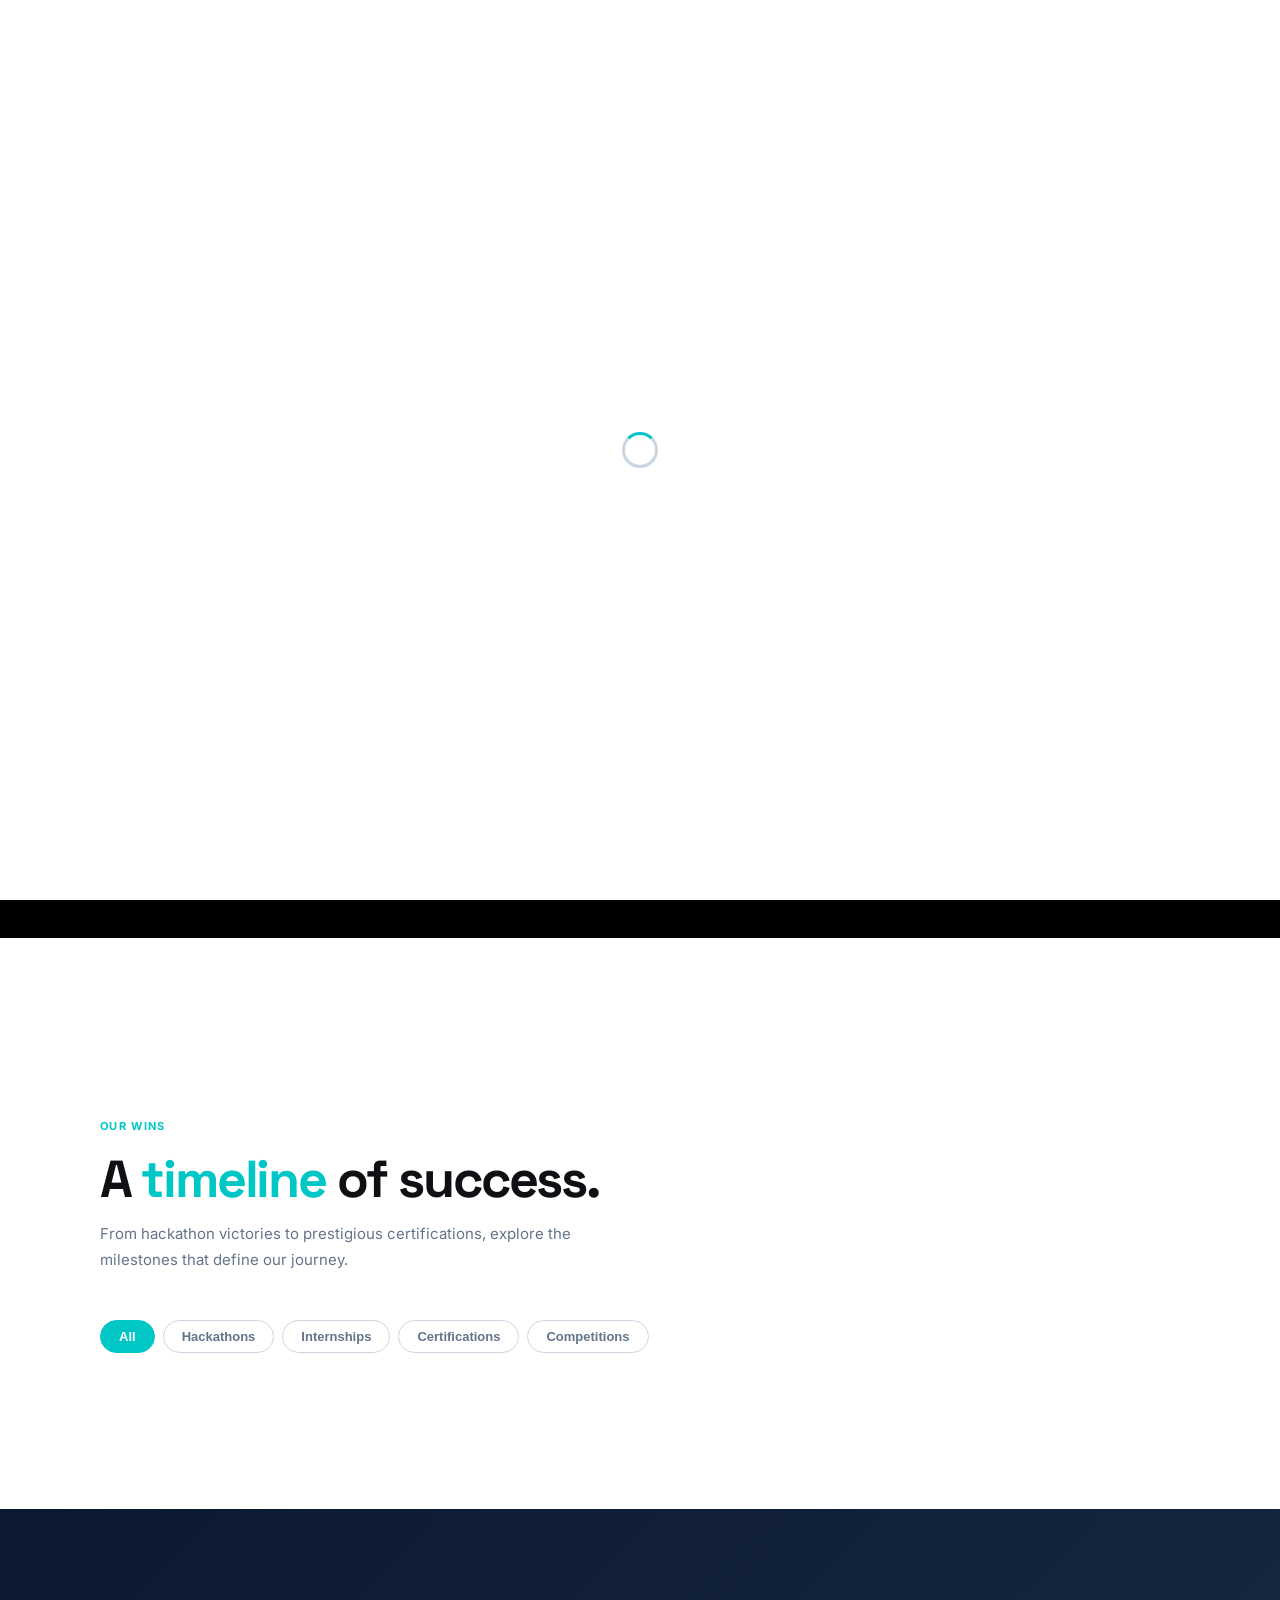
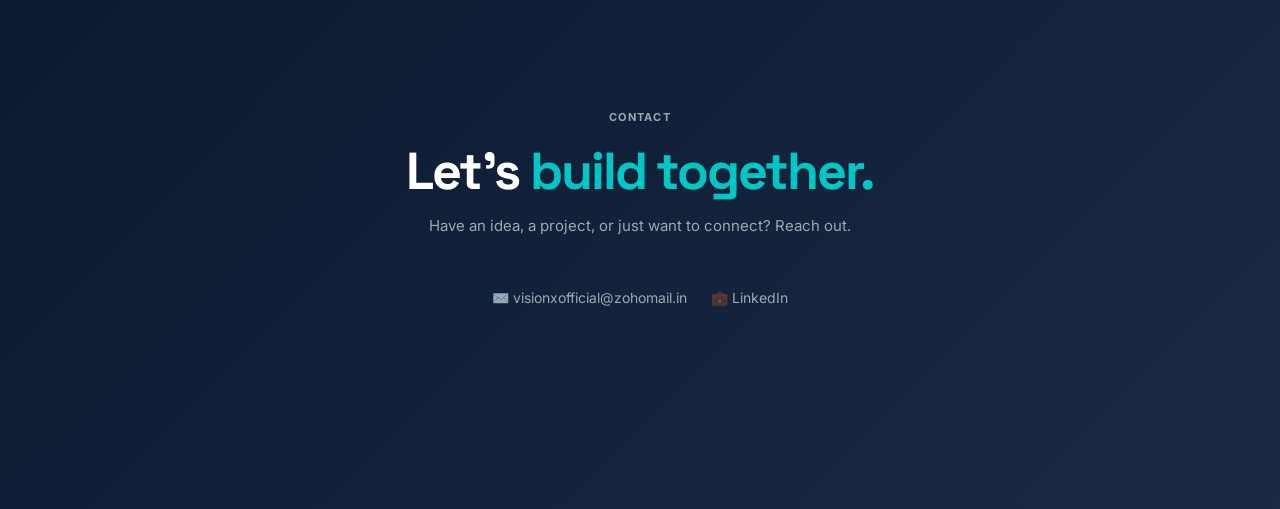
==== commit c4376523: "Update and add files" ====
--- a/visionxv2/achievements.html
+++ b/visionxv2/achievements.html
@@ -41,430 +41,164 @@
   </head>
   <body>
     <div id="loader"><div class="loader-ring"></div></div>
-
     <div class="bg-text">
-      <div class="bg-text-inner" style="opacity: 0.04">VISION X</div>
+      <div class="bg-text-inner">VISION X</div>
+    </div>
+    <div class="mobile-nav" id="mobileNav">
+      <button class="mobile-nav-close" onclick="toggleMobile()">✕</button>
+      <a href="index.html#about" onclick="toggleMobile()">About</a>
+      <a href="index.html#team" onclick="toggleMobile()">Team</a>
+      <a href="gallery.html" onclick="toggleMobile()">Gallery</a>
+      <a href="index.html#projects" onclick="toggleMobile()">Works</a>
+      <a href="achievements.html" onclick="toggleMobile()">Achievements</a>
+      <a href="index.html#contact" onclick="toggleMobile()">Contact</a>
     </div>
 
     <nav>
-      <a href="index.html" class="nav-logo">
+      <div class="nav-logo">
         <img class="nav-logo-img" src="logo.jpg" alt="Vision X" />
         Vision X
-      </a>
+      </div>
       <div class="nav-links">
-        <a href="index.html">Home</a>
         <a href="index.html#about">About</a>
         <a href="index.html#team">Team</a>
         <a href="index.html#projects">Works</a>
+        <a href="achievements.html">Achievements</a>
         <a href="index.html#contact">Contact</a>
-      </div>
-      <div
-        class="hamburger"
-        onclick="document.getElementById('mobileNav').classList.toggle('open')"
-      >
+        <a href="gallery.html">Gallery</a>
+      </div>
+      <div class="ach-nav-right">
+        <a href="https://www.linkedin.com/company/visionx-nexus/">LinkedIn</a>
+        <a href="mailto:visionxofficial@zohomail.in">Email</a>
+      </div>
+      <div class="hamburger" onclick="toggleMobile()">
         <span></span><span></span><span></span>
       </div>
     </nav>
 
-    <div class="mobile-nav" id="mobileNav">
-      <button
-        class="mobile-nav-close"
-        onclick="document.getElementById('mobileNav').classList.remove('open')"
-      >
-        ✕
-      </button>
-      <a href="index.html">Home</a>
-      <a href="index.html#about">About</a>
-      <a href="index.html#team">Team</a>
-      <a href="index.html#projects">Works</a>
-      <a href="index.html#contact">Contact</a>
-    </div>
-
-    <!-- Hero -->
+    <!-- HERO -->
     <div class="ach-page-hero">
-      <div class="ach-hero-bg-grid"></div>
-      <div class="ach-hero-inner">
-        <a href="index.html" class="back-link">← Back to Home</a>
-        <div class="ach-hero-label">RECOGNITION & IMPACT</div>
-        <h1 class="ach-hero-title">
-          Achievements<br />
-          <span class="ach-hero-title-accent">&amp; Milestones.</span>
-        </h1>
-        <p class="ach-hero-desc">
-          Every line of code, every late night, every win —
-          <br class="hide-mobile" />
-          documented across hackathons, internships, and certifications.
-        </p>
-        <div class="ach-hero-stats" id="heroStats"></div>
-      </div>
-    </div>
-
-    <!-- Photo Collage -->
+      <div class="section-tag">Achievements</div>
+      <h1 class="ach-hero-title">
+        Milestones & <span class="purple">Recognition.</span>
+      </h1>
+      <p class="ach-hero-desc">
+        Our journey is marked by a relentless pursuit of excellence. We've
+        participated in over 25 hackathons, secured multiple internships, and
+        continuously upskill with new certifications.
+      </p>
+    </div>
+
+    <!-- PHOTO COLLAGE -->
     <div class="ach-photo-collage">
       <div class="ach-collage-track">
-        <div class="ach-collage-card">
-          <img
-            class="ach-collage-img"
-            src="certs/images/jp-morgan.png"
-            alt="Aryan Singh Thapa"
-          />
-          <div class="ach-collage-info">
-            <div class="ach-collage-name">Aryan Singh Thapa</div>
-            <div class="ach-collage-role">Backend & Cybersecurity</div>
-          </div>
-        </div>
-        <div class="ach-collage-card">
-          <img
-            class="ach-collage-img"
-            src="certs/images/dipin.jpg"
-            alt="Dipin Roka"
-          />
-          <div class="ach-collage-info">
-            <div class="ach-collage-name">Dipin Roka</div>
-            <div class="ach-collage-role">Web Dev & AI</div>
-          </div>
-        </div>
-        <div class="ach-collage-card">
-          <img
-            class="ach-collage-img"
-            src="certs/images/neeraj.jpg"
-            alt="Neeraj Gahlout"
-          />
-          <div class="ach-collage-info">
-            <div class="ach-collage-name">Neeraj Gahlout</div>
-            <div class="ach-collage-role">Co-Founder</div>
-          </div>
-        </div>
-        <div class="ach-collage-card">
-          <img
-            class="ach-collage-img"
-            src="certs/images/prince.png"
-            alt="Prince Dubey"
-          />
-          <div class="ach-collage-info">
-            <div class="ach-collage-name">Prince Dubey</div>
-            <div class="ach-collage-role">Co-Founder</div>
-          </div>
-        </div>
-        <div class="ach-collage-card">
-          <img
-            class="ach-collage-img"
-            src="certs/images/google-cybersecurity.png"
-            alt="Sai Srujan Murthy"
-          />
-          <div class="ach-collage-info">
-            <div class="ach-collage-name">Sai Srujan Murthy</div>
-            <div class="ach-collage-role">Core Team Member</div>
-          </div>
-        </div>
-        <!-- Duplicate for seamless scroll -->
-        <div class="ach-collage-card">
-          <img
-            class="ach-collage-img"
-            src="certs/images/jp-morgan.png"
-            alt="Aryan Singh Thapa"
-          />
-          <div class="ach-collage-info">
-            <div class="ach-collage-name">Aryan Singh Thapa</div>
-            <div class="ach-collage-role">Backend & Cybersecurity</div>
-          </div>
-        </div>
-        <div class="ach-collage-card">
-          <img
-            class="ach-collage-img"
-            src="certs/images/dipin.jpg"
-            alt="Dipin Roka"
-          />
-          <div class="ach-collage-info">
-            <div class="ach-collage-name">Dipin Roka</div>
-            <div class="ach-collage-role">Web Dev & AI</div>
-          </div>
-        </div>
-        <div class="ach-collage-card">
-          <img
-            class="ach-collage-img"
-            src="certs/images/neeraj.jpg"
-            alt="Neeraj Gahlout"
-          />
-          <div class="ach-collage-info">
-            <div class="ach-collage-name">Neeraj Gahlout</div>
-            <div class="ach-collage-role">Co-Founder</div>
-          </div>
-        </div>
-        <div class="ach-collage-card">
-          <img
-            class="ach-collage-img"
-            src="certs/images/prince.png"
-            alt="Prince Dubey"
-          />
-          <div class="ach-collage-info">
-            <div class="ach-collage-name">Prince Dubey</div>
-            <div class="ach-collage-role">Co-Founder</div>
-          </div>
-        </div>
-        <div class="ach-collage-card">
-          <img
-            class="ach-collage-img"
-            src="certs/images/google-cybersecurity.png"
-            alt="Sai Srujan Murthy"
-          />
-          <div class="ach-collage-info">
-            <div class="ach-collage-name">Sai Srujan Murthy</div>
-            <div class="ach-collage-role">Core Team Member</div>
-          </div>
-        </div>
-      </div>
-    </div>
-
-    <!-- Featured: Rotating -->
-    <div class="ach-featured" id="featuredSection">
-      <div class="ach-featured-bg"></div>
-      <div class="ach-featured-inner" id="featuredInner">
-        <div class="ach-featured-label">Featured Achievement</div>
-        <div
-          id="featuredCarousel"
-          style="position: relative; min-height: 220px"
-        ></div>
-        <div class="featured-dots" id="featuredDots"></div>
-      </div>
-    </div>
-
-    <!-- Content -->
-    <div class="ach-page-content">
-      <div
-        class="ach-filter"
-        style="
-          display: flex;
-          gap: 8px;
-          margin-bottom: 24px;
-          flex-wrap: wrap;
-          align-items: center;
-        "
-      >
-        <span
-          style="
-            font-size: 11px;
-            font-weight: 600;
-            color: var(--muted);
-            letter-spacing: 0.05em;
-            text-transform: uppercase;
-            margin-right: 4px;
-          "
-          >Filter:</span
-        >
-        <button
-          class="fbtn active"
-          onclick="filterAchievements('all', this)"
-          data-filter="all"
-        >
-          All
-        </button>
-        <button
-          class="fbtn"
-          onclick="filterAchievements('individual', this)"
-          data-filter="individual"
-        >
-          Individual
-        </button>
-        <button
-          class="fbtn"
-          onclick="filterAchievements('team', this)"
-          data-filter="team"
-        >
-          Team
-        </button>
-        <span
-          style="
-            width: 1px;
-            height: 24px;
-            background: var(--border);
-            margin: 0 8px;
-          "
-        ></span>
-        <button
-          class="fbtn"
-          onclick="filterAchievements('Hackathon', this)"
-          data-filter="Hackathon"
-        >
-          Hackathon
-        </button>
-        <button
-          class="fbtn"
-          onclick="filterAchievements('Internship', this)"
-          data-filter="Internship"
-        >
-          Internship
-        </button>
-        <button
-          class="fbtn"
-          onclick="filterAchievements('Competition', this)"
-          data-filter="Competition"
-        >
-          Competition
-        </button>
-        <span style="flex: 1; min-width: 12px"></span>
-        <div style="display: flex; gap: 4px; align-items: center">
-          <button
-            class="view-toggle-btn active"
-            data-view="grid"
-            onclick="toggleAchView('grid')"
-            title="Grid view"
+        <div class="ach-card-wrap">
+          <img src="https://via.placeholder.com/400x300" alt="Certificate" />
+        </div>
+        <div class="ach-card-wrap">
+          <img src="https://via.placeholder.com/400x300" alt="Certificate" />
+        </div>
+        <div class="ach-card-wrap">
+          <img src="https://via.placeholder.com/400x300" alt="Certificate" />
+        </div>
+        <div class="ach-card-wrap">
+          <img src="https://via.placeholder.com/400x300" alt="Certificate" />
+        </div>
+        <div class="ach-card-wrap">
+          <img src="https://via.placeholder.com/400x300" alt="Certificate" />
+        </div>
+        <div class="ach-card-wrap">
+          <img src="https://via.placeholder.com/400x300" alt="Certificate" />
+        </div>
+        <!-- DUPLICATE FOR SEAMLESS SCROLL -->
+        <div class="ach-card-wrap">
+          <img src="https://via.placeholder.com/400x300" alt="Certificate" />
+        </div>
+        <div class="ach-card-wrap">
+          <img src="https://via.placeholder.com/400x300" alt="Certificate" />
+        </div>
+        <div class="ach-card-wrap">
+          <img src="https://via.placeholder.com/400x300" alt="Certificate" />
+        </div>
+        <div class="ach-card-wrap">
+          <img src="https://via.placeholder.com/400x300" alt="Certificate" />
+        </div>
+        <div class="ach-card-wrap">
+          <img src="https://via.placeholder.com/400x300" alt="Certificate" />
+        </div>
+        <div class="ach-card-wrap">
+          <img src="https://via.placeholder.com/400x300" alt="Certificate" />
+        </div>
+      </div>
+    </div>
+
+    <!-- ACHIEVEMENTS GRID -->
+    <div class="inner" style="padding-top: 60px">
+      <section id="achievements-grid">
+        <div class="section-tag">Our Wins</div>
+        <h2>A <span class="purple">timeline</span> of success.</h2>
+        <p class="section-sub">
+          From hackathon victories to prestigious certifications, explore the
+          milestones that define our journey.
+        </p>
+        <div class="filter-bar">
+          <button class="fbtn active" onclick="filterA('all', this)">
+            All
+          </button>
+          <button class="fbtn" onclick="filterA('hackathon', this)">
+            Hackathons
+          </button>
+          <button class="fbtn" onclick="filterA('internship', this)">
+            Internships
+          </button>
+          <button class="fbtn" onclick="filterA('certification', this)">
+            Certifications
+          </button>
+          <button class="fbtn" onclick="filterA('competition', this)">
+            Competitions
+          </button>
+        </div>
+        <div class="a-grid" id="ag"></div>
+      </section>
+    </div>
+
+    <!-- FOOTER -->
+    <div class="contact-wrap full-bg" id="contact">
+      <div class="contact-inner">
+        <div class="section-tag" style="color: rgba(255, 255, 255, 0.6)">
+          Contact
+        </div>
+        <h2>Let's <span class="purple">build together.</span></h2>
+        <p class="section-sub">
+          Have an idea, a project, or just want to connect? Reach out.
+        </p>
+        <div class="contact-socials">
+          <a href="mailto:visionxofficial@zohomail.in" class="csoc"
+            >✉️ visionxofficial@zohomail.in</a
           >
-            ⊞
-          </button>
-          <button
-            class="view-toggle-btn"
-            data-view="timeline"
-            onclick="toggleAchView('timeline')"
-            title="Timeline view"
+          <a
+            href="https://www.linkedin.com/company/visionx-nexus/"
+            class="csoc"
+            target="_blank"
+            >💼 LinkedIn</a
           >
-            ☰
-          </button>
-        </div>
-        <div
-          style="display: flex; gap: 4px; align-items: center; margin-left: 4px"
-        >
-          <button
-            class="sort-btn active"
-            data-sort="newest"
-            onclick="sortAchievements('newest')"
-            title="Newest first"
-          >
-            ↓ Newest
-          </button>
-          <button
-            class="sort-btn"
-            data-sort="oldest"
-            onclick="sortAchievements('oldest')"
-            title="Oldest first"
-          >
-            ↑ Oldest
-          </button>
-        </div>
-        <button
-          class="add-ach-btn"
-          onclick="openAchModal()"
-          style="margin-left: 8px"
-        >
-          + Add Achievement
-        </button>
-      </div>
-      <div class="ach-gallery-grid" id="achGallery"></div>
-    </div>
-
-    <!-- Lightbox -->
-    <div
-      class="lightbox-overlay"
-      id="lightbox"
-      onclick="if (event.target === this) closeLightbox();"
-    >
-      <button class="lightbox-close" onclick="closeLightbox()">✕</button>
-      <img class="lightbox-img" id="lightboxImg" src="" alt="" />
-      <div class="lightbox-caption" id="lightboxCap"></div>
-    </div>
-
-    <!-- Add Achievement Modal -->
-    <div
-      class="modal-overlay"
-      id="achModal"
-      onclick="if (event.target === this) closeAchModal();"
-    >
-      <div class="modal">
-        <button class="modal-close" onclick="closeAchModal()">✕</button>
-        <div class="modal-title">Add Achievement</div>
-        <form class="modal-form" id="achForm" onsubmit="addAchievement(event)">
-          <input
-            type="text"
-            placeholder="Title (e.g. Hackathon Name)"
-            id="achTitle"
-            required
-          />
-          <div class="form-row">
-            <input
-              type="text"
-              placeholder="Subtitle (e.g. Winner)"
-              id="achSubtitle"
-            />
-            <input
-              type="text"
-              placeholder="Member Name"
-              id="achMember"
-              required
-            />
-          </div>
-          <div class="form-row">
-            <select
-              id="achType"
-              style="
-                width: 100%;
-                padding: 12px 16px;
-                background: var(--card-bg);
-                border: 1.5px solid var(--border);
-                border-radius: 8px;
-                color: var(--text);
-                font-family: &quot;Inter&quot;, sans-serif;
-                font-size: 14px;
-                outline: none;
-              "
-            >
-              <option value="individual">Individual</option>
-              <option value="team">Team</option>
-            </select>
-            <select
-              id="achCategory"
-              style="
-                width: 100%;
-                padding: 12px 16px;
-                background: var(--card-bg);
-                border: 1.5px solid var(--border);
-                border-radius: 8px;
-                color: var(--text);
-                font-family: &quot;Inter&quot;, sans-serif;
-                font-size: 14px;
-                outline: none;
-              "
-            >
-              <option value="Hackathon">Hackathon</option>
-              <option value="Internship">Internship</option>
-              <option value="Competition">Competition</option>
-              <option value="Certification">Certification</option>
-            </select>
-          </div>
-          <div class="form-row">
-            <input
-              type="text"
-              placeholder="Date (e.g. 2025-06)"
-              id="achDate"
-              style="width: 100%"
-            />
-          </div>
-          <textarea
-            placeholder="Description..."
-            id="achDesc"
-            rows="3"
-            required
-          ></textarea>
-          <button type="submit" class="submit-btn" style="color: var(--purple)">
-            Add Achievement →
-          </button>
-        </form>
-      </div>
-    </div>
-
-    <footer>
-      <div>
-        <div class="footer-logo">Vision <span class="purple">X</span></div>
-        <div class="footer-motto">BUILDING THE FUTURE</div>
-      </div>
-      <div class="footer-links">
-        <a href="index.html#about">About</a>
-        <a href="index.html#team">Team</a>
-        <a href="index.html#projects">Works</a>
-        <a href="index.html#contact">Contact</a>
-      </div>
-      <div class="footer-copy">© 2026 Team Vision X.</div>
-    </footer>
+        </div>
+      </div>
+    </div>
 
     <script src="script.js"></script>
+    <script>
+      // Your script for achievements data and filtering
+      const achievements = [
+        // Add your achievement data here
+      ];
+
+      function filterA(category, btn) {
+        // Your filtering logic here
+      }
+
+      // Initial population
+      // filterA('all');
+    </script>
   </body>
 </html>
--- a/visionxv2/style.css
+++ b/visionxv2/style.css
@@ -167,14 +167,14 @@
 
 :root {
   --white: #ffffff;
-  --bg: #f5f5fa;
-  --text: #0f0f14;
-  --muted: #6b6b80;
-  --purple: #7c3aed;
-  --purple-light: #ede9ff;
-  --purple-mid: #a78bfa;
-  --border: #e8e8f0;
-  --card-bg: #fafafe;
+  --bg: #f0f4f8;
+  --text: #0a192f;
+  --muted: #64748b;
+  --purple: #00c6c6; /* New primary color */
+  --purple-light: #e6fffa;
+  --purple-mid: #38b2ac;
+  --border: #cbd5e1;
+  --card-bg: #ffffff;
   --font-display: "Space Grotesk", sans-serif;
   --font-mono: "JetBrains Mono", monospace;
 }
@@ -290,43 +290,81 @@
   height: 2px;
   background: #fff;
   border-radius: 2px;
-}
-
-/* Mobile Nav */
+  transition: all 0.3s;
+}
+.hamburger.active span:nth-child(1) {
+  transform: rotate(45deg) translate(5px, 5px);
+}
+.hamburger.active span:nth-child(2) {
+  opacity: 0;
+}
+.hamburger.active span:nth-child(3) {
+  transform: rotate(-45deg) translate(5px, -5px);
+}
+
+/* ===== Mobile Nav ===== */
 .mobile-nav {
   position: fixed;
-  top: 0;
-  left: 0;
-  right: 0;
-  bottom: 0;
-  background: rgba(255, 255, 255, 0.98);
-  z-index: 99;
+  inset: 0;
+  z-index: 101;
+  background: rgba(0, 0, 0, 0.98);
   display: none;
   flex-direction: column;
   align-items: center;
   justify-content: center;
-  gap: 28px;
-}
-.mobile-nav.open {
+  gap: 24px;
+  font-size: 20px;
+  font-weight: 500;
+}
+.mobile-nav.active {
   display: flex;
 }
 .mobile-nav a {
-  font-size: 22px;
-  font-weight: 600;
-  color: var(--text);
+  color: #aaa;
+  transition: color 0.2s;
 }
 .mobile-nav a:hover {
-  color: var(--purple);
+  color: #fff;
 }
 .mobile-nav-close {
   position: absolute;
-  top: 24px;
-  right: 24px;
-  font-size: 26px;
-  cursor: pointer;
+  top: 30px;
+  right: 30px;
   background: none;
   border: none;
-  color: var(--text);
+  color: #fff;
+  font-size: 28px;
+  cursor: pointer;
+}
+
+/* Mobile Nav */
+@media (max-width: 768px) {
+  .nav-links {
+    display: none;
+    flex-direction: column;
+    position: fixed;
+    top: 0;
+    left: 0;
+    right: 0;
+    bottom: 0;
+    background: rgba(0, 0, 0, 0.95);
+    padding-top: 80px;
+    text-align: center;
+    z-index: 98;
+  }
+
+  .nav-links.active {
+    display: flex;
+  }
+
+  .nav-socials {
+    display: none;
+  }
+
+  .hamburger {
+    display: flex;
+    z-index: 99;
+  }
 }
 
 /* ===== SECTIONS COMMON ===== */
@@ -605,6 +643,47 @@
   display: inline-block;
 }
 
+@media (max-width: 992px) {
+  .hero-inner {
+    grid-template-columns: 1fr;
+    padding: 0 40px;
+    gap: 40px;
+  }
+  .hero-left {
+    text-align: center;
+    padding: 40px 0;
+  }
+  h1 {
+    font-size: clamp(38px, 8vw, 52px);
+  }
+  .hero-desc {
+    margin: 0 auto 32px;
+  }
+  .hero-connect {
+    justify-content: center;
+  }
+  .hero-right {
+    min-height: auto;
+    padding-bottom: 40px;
+  }
+  .hero-visual-grid {
+    gap: 10px;
+    padding: 20px;
+  }
+}
+
+@media (max-width: 480px) {
+  .hero-visual-grid {
+    grid-template-columns: 1fr;
+  }
+  .hero-input {
+    max-width: 180px;
+  }
+  .btn-primary {
+    padding: 13px 18px;
+  }
+}
+
 /* ===== STATS ===== */
 .stats-bar {
   background: var(--white);
@@ -634,6 +713,24 @@
   font-weight: 500;
 }
 
+@media (max-width: 768px) {
+  .stats-bar {
+    grid-template-columns: repeat(2, 1fr);
+    gap: 30px;
+    padding: 30px 40px;
+  }
+  .stat-num {
+    font-size: 36px;
+  }
+}
+
+@media (max-width: 480px) {
+  .stats-bar {
+    grid-template-columns: 1fr;
+    gap: 24px;
+  }
+}
+
 /* ===== ABOUT ===== */
 #about {
   padding-top: 100px;
@@ -681,10 +778,700 @@
   color: var(--muted);
   transition: all 0.2s;
 }
-.atag:hover {
+.atag:hover.pl:hover {
   border-color: var(--purple);
   color: var(--purple);
   background: var(--purple-light);
+}
+
+/* ===== ACHIEVEMENTS ===== */
+.ach-photo-collage {
+  overflow: hidden;
+  padding: 60px 0;
+  background: #000;
+  white-space: nowrap;
+  position: relative;
+}
+
+.ach-photo-collage:before,
+.ach-photo-collage:after {
+  content: "";
+  position: absolute;
+  top: 0;
+  width: 250px;
+  height: 100%;
+  z-index: 2;
+}
+
+.ach-photo-collage:before {
+  left: 0;
+  background: linear-gradient(to left, rgba(0, 0, 0, 0), #000);
+}
+
+.ach-photo-collage:after {
+  right: 0;
+  background: linear-gradient(to right, rgba(0, 0, 0, 0), #000);
+}
+
+.ach-collage-track {
+  display: inline-block;
+  animation: scroll 80s linear infinite;
+}
+
+.ach-photo-collage:hover .ach-collage-track {
+  animation-play-state: paused;
+}
+
+@keyframes scroll {
+  0% {
+    transform: translateX(0);
+  }
+  100% {
+    transform: translateX(-50%);
+  }
+}
+
+.ach-collage-card {
+  display: inline-block;
+  width: 350px;
+  margin: 0 20px;
+  border-radius: 16px;
+  overflow: hidden;
+  background: var(--card-bg);
+  border: 1.5px solid var(--border);
+  transition: transform 0.3s ease;
+}
+
+.ach-collage-card:hover {
+  transform: translateY(-8px);
+}
+
+.ach-collage-img {
+  width: 100%;
+  height: 220px;
+  object-fit: cover;
+  display: block;
+}
+
+.ach-collage-info {
+  padding: 16px 20px;
+  text-align: left;
+}
+
+.ach-collage-name {
+  font-weight: 600;
+  font-size: 16px;
+  color: var(--text);
+}
+
+.ach-collage-role {
+  font-size: 13px;
+  color: var(--muted);
+  margin-top: 4px;
+}
+
+/* ===== ACHIEVEMENT PAGE ===== */
+.ach-page-hero {
+  padding: 100px 40px;
+  position: relative;
+  text-align: center;
+  background: #000;
+  overflow: hidden;
+}
+
+.ach-hero-bg-grid {
+  position: absolute;
+  inset: -2px;
+  background-image: linear-gradient(var(--border) 1px, transparent 1px),
+    linear-gradient(to right, var(--border) 1px, transparent 1px);
+  background-size: 30px 30px;
+  opacity: 0.2;
+  animation: bg-pan 120s linear infinite;
+}
+
+@keyframes bg-pan {
+  0% {
+    background-position: 0% 0%;
+  }
+  100% {
+    background-position: 100% 100%;
+  }
+}
+
+.ach-hero-inner {
+  position: relative;
+  z-index: 2;
+  max-width: 800px;
+  margin: 0 auto;
+}
+
+.back-link {
+  display: inline-block;
+  margin-bottom: 24px;
+  font-size: 14px;
+  font-weight: 500;
+  color: var(--muted);
+  text-decoration: none;
+  transition: color 0.2s;
+}
+
+.back-link:hover {
+  color: var(--purple);
+}
+
+.ach-hero-label {
+  font-size: 12px;
+  font-weight: 600;
+  letter-spacing: 0.1em;
+  text-transform: uppercase;
+  color: var(--purple);
+  margin-bottom: 12px;
+}
+
+.ach-hero-title {
+  font-family: "Space Grotesk", sans-serif;
+  font-size: clamp(36px, 5vw, 64px);
+  font-weight: 700;
+  line-height: 1.1;
+  color: var(--white);
+  margin-bottom: 16px;
+}
+
+.ach-hero-title-accent {
+  color: var(--purple);
+}
+
+.ach-hero-desc {
+  font-size: clamp(15px, 2vw, 18px);
+  max-width: 600px;
+  margin: 0 auto 32px;
+  color: var(--muted-dark);
+  line-height: 1.6;
+}
+
+.ach-hero-stats {
+  display: flex;
+  justify-content: center;
+  gap: 16px;
+  flex-wrap: wrap;
+}
+
+.ach-hero-stat {
+  background: var(--card-bg);
+  border: 1.5px solid var(--border);
+  border-radius: 12px;
+  padding: 16px 24px;
+  text-align: center;
+  min-width: 160px;
+  transition: transform 0.2s;
+}
+
+.ach-hero-stat:hover {
+  transform: translateY(-4px);
+}
+
+.ach-stat-num {
+  font-size: 32px;
+  font-weight: 700;
+  color: var(--purple);
+  font-family: "Space Grotesk", sans-serif;
+}
+
+.ach-stat-label {
+  font-size: 13px;
+  color: var(--muted);
+  margin-top: 4px;
+}
+
+
+.hack-wrap {
+  background: var(--white);
+}
+.ach-grid {
+  display: grid;
+  grid-template-columns: repeat(3, 1fr);
+  gap: 20px;
+}
+.ach-card {
+  padding: 24px;
+  background: var(--card-bg);
+  border: 1.5px solid var(--border);
+  border-radius: 16px;
+  transition: all 0.2s;
+}
+.ach-card:hover {
+  border-color: var(--purple);
+  background: var(--purple-light);
+}
+.ach-card-icon {
+  font-size: 24px;
+  margin-bottom: 12px;
+}
+.ach-card-title {
+  font-weight: 700;
+  font-size: 16px;
+  margin-bottom: 4px;
+}
+.ach-card-sub {
+  font-size: 11px;
+  font-weight: 600;
+  color: var(--purple);
+  margin-bottom: 8px;
+}
+.ach-card-desc {
+  font-size: 12px;
+  color: var(--muted);
+  line-height: 1.6;
+}
+
+/* ===== TECH ===== */
+.tech-wrap {
+  background: var(--bg);
+}
+.tech-group-label {
+  font-size: 12px;
+  font-weight: 700;
+  color: var(--muted);
+  margin-bottom: 12px;
+  letter-spacing: 0.08em;
+  text-transform: uppercase;
+}
+.tech-grid {
+  display: flex;
+  flex-wrap: wrap;
+  gap: 10px;
+}
+.tech-item {
+  display: flex;
+  align-items: center;
+  gap: 8px;
+  padding: 8px 16px;
+  background: var(--card-bg);
+  border: 1.5px solid var(--border);
+  border-radius: 8px;
+  font-size: 14px;
+  font-weight: 600;
+}
+.tech-icon {
+  font-size: 18px;
+}
+
+/* ===== CONTACT ===== */
+.contact-wrap {
+  background: linear-gradient(135deg, #0a192f 0%, #1a2a45 100%);
+  color: #fff;
+}
+.contact-inner {
+  max-width: 700px;
+  margin: 0 auto;
+  text-align: center;
+  padding: 100px 60px;
+}
+.contact-wrap h2 {
+  color: #fff;
+  animation: text-flicker 4s linear infinite;
+}
+@keyframes text-flicker {
+  0%,
+  18%,
+  22%,
+  25%,
+  53%,
+  57%,
+  100% {
+    text-shadow:
+      0 0 4px var(--purple-light),
+      0 0 10px var(--purple-light),
+      0 0 18px var(--purple-mid),
+      0 0 38px var(--purple),
+      0 0 70px var(--purple);
+    opacity: 1;
+  }
+  20%,
+  24%,
+  55% {
+    text-shadow: none;
+    opacity: 0.7;
+  }
+}
+.contact-wrap .section-sub {
+  margin: 0 auto 40px;
+  color: rgba(255, 255, 255, 0.8);
+}
+.cform {
+  display: flex;
+  flex-direction: column;
+  gap: 12px;
+}
+.form-row {
+  display: flex;
+  gap: 12px;
+}
+.cform input,
+.cform textarea {
+  width: 100%;
+  padding: 14px 18px;
+  background: rgba(255, 255, 255, 0.08);
+  border: 1.5px solid rgba(255, 255, 255, 0.15);
+  border-radius: 8px;
+  color: #fff;
+  font-family: "Inter", sans-serif;
+  font-size: 14px;
+  outline: none;
+  transition: border-color 0.2s;
+}
+.cform input:focus,
+.cform textarea:focus {
+  border-color: var(--purple);
+}
+.cform textarea {
+  min-height: 120px;
+  resize: vertical;
+}
+.submit-btn {
+  padding: 15px 24px;
+  background: var(--purple);
+  color: #fff;
+  border: none;
+  border-radius: 8px;
+  font-family: "Inter", sans-serif;
+  font-size: 15px;
+  font-weight: 600;
+  cursor: pointer;
+  transition: opacity 0.2s;
+  margin-top: 8px;
+}
+.submit-btn:hover {
+  opacity: 0.85;
+}
+.contact-socials {
+  margin-top: 32px;
+  display: flex;
+  justify-content: center;
+  gap: 24px;
+  font-size: 14px;
+}
+.csoc {
+  color: #a0a0b0;
+  transition: color 0.2s;
+}
+.csoc:hover {
+  color: #fff;
+}
+
+@media (max-width: 992px) {
+  .ach-grid {
+    grid-template-columns: 1fr 1fr;
+  }
+}
+
+@media (max-width: 768px) {
+  .contact-inner {
+}
+
+/* ===== Achievements Grid ===== */
+.a-grid {
+  display: grid;
+  grid-template-columns: repeat(auto-fill, minmax(300px, 1fr));
+  gap: 20px;
+  margin-top: 40px;
+}
+.a-card {
+  background: var(--card-bg);
+  border: 1.5px solid var(--border);
+  border-radius: 12px;
+  padding: 24px;
+  transition: all 0.2s;
+}
+.a-card:hover {
+  transform: translateY(-5px);
+  border-color: var(--purple);
+}
+.a-card-tag {
+  font-size: 11px;
+  font-weight: 600;
+  color: var(--purple);
+  margin-bottom: 8px;
+  text-transform: capitalize;
+}
+.a-card-title {
+  font-weight: 700;
+  font-size: 18px;
+  letter-spacing: -0.02em;
+  margin-bottom: 8px;
+}
+.a-card-desc {
+  font-size: 13px;
+  color: var(--muted);
+  line-height: 1.6;
+  margin-bottom: 12px;
+}
+.a-card-date {
+  font-size: 12px;
+  color: var(--muted);
+  font-weight: 500;
+}
+
+/* ===== Filter Bar ===== */
+.filter-bar {
+  display: flex;
+  flex-wrap: wrap;
+  gap: 10px;
+  margin-bottom: 20px;
+  justify-content: center;
+}
+.fbtn {
+  padding: 8px 18px;
+  font-size: 14px;
+  font-weight: 500;
+  border: 1.5px solid var(--border);
+  border-radius: 50px;
+  background: transparent;
+  color: var(--muted);
+  cursor: pointer;
+  transition: all 0.2s;
+}
+.fbtn:hover {
+  background: var(--purple-light);
+  border-color: var(--purple);
+  color: var(--purple);
+}
+.fbtn.active {
+  background: var(--purple);
+  border-color: var(--purple);
+  color: #fff;
+}
+    padding: 80px 40px;
+  }
+  .form-row {
+    flex-direction: column;
+    gap: 0;
+  }
+  .form-row input {
+    width: 100%;
+    margin-bottom: 12px;
+  }
+  .ach-grid {
+    grid-template-columns: 1fr;
+  }
+}
+
+@media (max-width: 480px) {
+  .contact-inner {
+    padding: 60px 24px;
+  }
+}
+
+/* ===== MODAL ===== */
+.modal-overlay {
+  position: fixed;
+  inset: 0;
+  z-index: 200;
+  background: rgba(0, 0, 0, 0.7);
+  backdrop-filter: blur(8px);
+  display: flex;
+  align-items: center;
+  justify-content: center;
+  padding: 40px;
+  opacity: 0;
+  pointer-events: none;
+  transition: opacity 0.3s ease;
+}
+.modal-overlay.active {
+  opacity: 1;
+  pointer-events: all;
+}
+.modal {
+  background: var(--card-bg);
+  border-radius: 20px;
+  max-width: 700px;
+  width: 100%;
+  max-height: 90vh;
+  overflow-y: auto;
+  box-shadow: 0 20px 50px rgba(0, 0, 0, 0.2);
+  opacity: 0;
+  transform: translateY(20px);
+  transition:
+    opacity 0.3s ease 0.1s,
+    transform 0.3s ease 0.1s;
+}
+.modal-overlay.active .modal {
+  opacity: 1;
+  transform: translateY(0);
+}
+.modal-close-btn {
+  position: absolute;
+  top: 16px;
+  right: 16px;
+  width: 36px;
+  height: 36px;
+  background: var(--bg);
+  border: 1px solid var(--border);
+  border-radius: 50%;
+  display: flex;
+  align-items: center;
+  justify-content: center;
+  cursor: pointer;
+  font-size: 18px;
+}
+.modal-content {
+  padding: 32px;
+}
+#modalProjectName {
+  font-family: var(--font-display);
+  font-size: 28px;
+  font-weight: 700;
+  letter-spacing: -0.03em;
+  margin-bottom: 8px;
+}
+#modalProjectCat {
+  font-size: 11px;
+  font-weight: 700;
+  letter-spacing: 0.12em;
+  color: var(--purple);
+  margin-bottom: 16px;
+  text-transform: uppercase;
+}
+#modalProjectDesc {
+  font-size: 14px;
+  color: var(--muted);
+  line-height: 1.7;
+  margin-bottom: 20px;
+}
+#modalProjectTags {
+  display: flex;
+  flex-wrap: wrap;
+  gap: 8px;
+  margin-bottom: 20px;
+}
+#modalProjectLinks {
+  display: flex;
+  gap: 10px;
+}
+#modalProjectImage {
+  width: 100%;
+  height: auto;
+  border-radius: 12px;
+  margin-bottom: 20px;
+  border: 1px solid var(--border);
+}
+.modal-section-title {
+  font-size: 16px;
+  font-weight: 700;
+  margin-bottom: 12px;
+}
+#modalProjectTeam {
+  display: grid;
+  grid-template-columns: repeat(auto-fill, minmax(200px, 1fr));
+  gap: 12px;
+}
+.m-team-card {
+  display: flex;
+  align-items: center;
+  gap: 10px;
+  padding: 10px;
+  border: 1.5px solid var(--border);
+  border-radius: 10px;
+}
+.m-team-avatar {
+  width: 36px;
+  height: 36px;
+  border-radius: 8px;
+  display: flex;
+  align-items: center;
+  justify-content: center;
+  font-weight: 700;
+  font-size: 14px;
+  color: #fff;
+}
+.m-team-name {
+  font-weight: 600;
+  font-size: 13px;
+}
+.m-team-role {
+  font-size: 11px;
+  color: var(--muted);
+}
+#modalProjectGallery {
+  display: grid;
+  grid-template-columns: repeat(auto-fill, minmax(150px, 1fr));
+  gap: 10px;
+}
+#modalProjectGallery img {
+  width: 100%;
+  height: auto;
+  border-radius: 8px;
+  border: 1px solid var(--border);
+  cursor: pointer;
+  transition: transform 0.2s;
+}
+#modalProjectGallery img:hover {
+  transform: scale(1.05);
+}
+
+
+@media (max-width: 992px) {
+  .about-grid {
+    grid-template-columns: 1fr;
+    gap: 40px;
+  }
+  .full-bg > .inner {
+    padding: 80px 40px;
+  }
+}
+
+@media (max-width: 768px) {
+  section {
+    padding: 100px 40px;
+  }
+  h2 {
+    font-size: clamp(32px, 7vw, 42px);
+  }
+}
+
+@media (max-width: 480px) {
+  section {
+    padding: 80px 24px;
+  }
+  .full-bg > .inner {
+    padding: 60px 24px;
+  }
+}
+
+/* ===== FOOTER ===== */
+footer {
+  background: #0f0f14;
+  color: #a0a0b0;
+  padding: 50px 60px;
+}
+.footer-inner {
+  max-width: 1200px;
+  margin: 0 auto;
+  display: flex;
+  justify-content: space-between;
+  align-items: center;
+}
+.footer-links {
+  display: flex;
+  gap: 24px;
+  font-size: 14px;
+  font-weight: 500;
+}
+.footer-links a:hover {
+  color: #fff;
+}
+.footer-copy {
+  font-size: 13px;
+}
+
+@media (max-width: 768px) {
+  footer {
+    padding: 40px;
+  }
+  .footer-inner {
+    flex-direction: column;
+    gap: 20px;
+  }
 }
 .values-grid {
   display: grid;
@@ -796,6 +1583,12 @@
   background: var(--white);
   color: var(--purple);
   border: 1.5px solid var(--purple);
+}
+.badge-iit {
+  background: #f59e0b;
+  color: #fff;
+  border: none;
+  top: 54px;
 }
 .tc-name {
   font-family: var(--font-display);
@@ -874,6 +1667,18 @@
   background: var(--purple-light);
   border-radius: 8px;
   border-left: 2px solid var(--purple);
+}
+
+@media (max-width: 992px) {
+  .team-grid {
+    grid-template-columns: repeat(2, 1fr);
+  }
+}
+
+@media (max-width: 576px) {
+  .team-grid {
+    grid-template-columns: 1fr;
+  }
 }
 
 /* ===== PROJECTS ===== */
@@ -963,6 +1768,17 @@
 .proj-desc {
   font-size: 13px;
   color: var(--muted);
+}
+
+@media (max-width: 480px) {
+  .proj-grid {
+    grid-template-columns: 1fr;
+  }
+  .fbtn {
+    padding: 7px 14px;
+    font-size: 12px;
+  }
+}
   line-height: 1.7;
   margin-bottom: 16px;
 }
@@ -1087,35 +1903,69 @@
   text-transform: uppercase;
   margin-bottom: 14px;
   padding-bottom: 8px;
-  border-bottom: 1px solid var(--border);
+  border-bottom: 1.5px solid var(--border);
 }
 
 /* ===== CONTACT ===== */
 .contact-wrap {
-  background: var(--purple);
-}
+  background: linear-gradient(135deg, #0a192f 0%, #1a2a45 100%);
+  color: #fff;
+  padding: 100px 60px;
+}
+
+.contact-wrap h2 {
+  color: #fff;
+  animation: text-flicker 4s linear infinite;
+}
+
+@keyframes text-flicker {
+  0%,
+  18%,
+  22%,
+  25%,
+  53%,
+  57%,
+  100% {
+    text-shadow:
+      0 0 4px var(--purple-light),
+      0 0 10px var(--purple-light),
+      0 0 18px var(--purple-mid),
+      0 0 38px var(--purple),
+      0 0 70px var(--purple);
+    opacity: 1;
+  }
+  20%,
+  24%,
+  55% {
+    text-shadow: none;
+    opacity: 0.7;
+  }
+}
+
 .contact-inner {
-  max-width: 620px;
+  max-width: 700px;
   margin: 0 auto;
   text-align: center;
-  padding: 100px 60px;
-}
-.contact-inner h2 {
-  color: #fff;
-}
-.contact-inner h2 .purple {
+}
+.contact-inner .section-sub {
   color: rgba(255, 255, 255, 0.6);
-}
-.contact-inner .section-sub {
-  color: rgba(255, 255, 255, 0.65);
-  margin: 0 auto 40px;
+  margin: 0 auto 48px;
+}
+.cform {
+  display: flex;
+  flex-direction: column;
+  gap: 12px;
+}
+.form-row {
+  display: flex;
+  gap: 12px;
 }
 .cform input,
 .cform textarea {
   width: 100%;
   padding: 14px 18px;
-  background: rgba(255, 255, 255, 0.12);
-  border: 1.5px solid rgba(255, 255, 255, 0.2);
+  background: rgba(255, 255, 255, 0.05);
+  border: 1.5px solid rgba(255, 255, 255, 0.1);
   border-radius: 8px;
   color: #fff;
   font-family: "Inter", sans-serif;
@@ -1123,1023 +1973,327 @@
   outline: none;
   transition: border-color 0.2s;
 }
-.cform input::placeholder,
-.cform textarea::placeholder {
-  color: rgba(255, 255, 255, 0.45);
-}
 .cform input:focus,
 .cform textarea:focus {
-  border-color: rgba(255, 255, 255, 0.6);
+  border-color: var(--purple);
 }
 .cform textarea {
+  height: 120px;
   resize: vertical;
-  min-height: 110px;
-  margin-bottom: 14px;
 }
 .submit-btn {
-  width: 100%;
-  padding: 14px;
-  background: #fff;
+  padding: 15px 24px;
+  background: var(--purple);
+  color: #fff;
   border: none;
   border-radius: 8px;
-  color: var(--purple);
   font-family: "Inter", sans-serif;
-  font-size: 15px;
-  font-weight: 700;
+  font-size: 14px;
+  font-weight: 600;
   cursor: pointer;
   transition: opacity 0.2s;
+  margin-top: 8px;
 }
 .submit-btn:hover {
-  opacity: 0.9;
+  opacity: 0.85;
 }
 .contact-socials {
   display: flex;
   justify-content: center;
-  gap: 10px;
-  margin-top: 28px;
-  flex-wrap: wrap;
+  gap: 24px;
+  margin-top: 48px;
+  font-size: 14px;
 }
 .csoc {
-  padding: 9px 20px;
-  background: rgba(255, 255, 255, 0.12);
-  border: 1.5px solid rgba(255, 255, 255, 0.2);
-  border-radius: 50px;
-  font-size: 12px;
-  font-weight: 600;
-  color: rgba(255, 255, 255, 0.8);
-  transition: all 0.2s;
+  color: rgba(255, 255, 255, 0.6);
+  transition: color 0.2s;
 }
 .csoc:hover {
-  background: rgba(255, 255, 255, 0.2);
-}
-
-/* ===== FOOTER ===== */
-footer {
-  padding: 40px 60px;
-  border-top: 1px solid var(--border);
-  display: flex;
-  align-items: center;
-  justify-content: space-between;
-  max-width: 1200px;
-  margin: 0 auto;
-  position: relative;
-  z-index: 1;
-}
-.footer-logo {
-  font-weight: 800;
-  font-size: 18px;
-  letter-spacing: -0.03em;
-}
-.footer-logo .purple {
-  color: var(--purple);
-}
-.footer-motto {
-  font-family: var(--font-mono);
-  font-size: 10px;
-  color: var(--muted);
-  letter-spacing: 0.08em;
-  margin-top: 4px;
-}
-.footer-links {
-  display: flex;
-  gap: 24px;
-  font-size: 13px;
-  color: var(--muted);
-  font-weight: 500;
-}
-.footer-links a:hover {
-  color: var(--purple);
-}
-.footer-copy {
-  font-size: 12px;
-  color: var(--muted);
+  color: var(--purple);
 }
 
 /* ===== MODAL ===== */
 .modal-overlay {
   position: fixed;
   inset: 0;
-  z-index: 9998;
-  background: rgba(0, 0, 0, 0.5);
-  display: none;
+  background: rgba(0, 0, 0, 0.7);
+  z-index: 200;
+  display: flex;
   align-items: center;
   justify-content: center;
-  padding: 24px;
-}
-.modal-overlay.open {
-  display: flex;
+  opacity: 0;
+  pointer-events: none;
+  transition: opacity 0.3s;
+}
+.modal-overlay.active {
+  opacity: 1;
+  pointer-events: all;
 }
 .modal {
-  background: var(--white);
-  border: 1px solid var(--border);
+  background: var(--card-bg);
   border-radius: 20px;
-  padding: 36px;
-  max-width: 500px;
-  width: 100%;
-  position: relative;
+  width: 90%;
+  max-width: 680px;
   max-height: 90vh;
   overflow-y: auto;
+  padding: 32px;
+  position: relative;
+  transform: translateY(20px);
+  transition: transform 0.3s;
+}
+.modal-overlay.active .modal {
+  transform: translateY(0);
 }
 .modal-close {
   position: absolute;
-  top: 16px;
-  right: 16px;
-  background: none;
-  border: none;
-  color: var(--muted);
-  font-size: 20px;
+  top: 20px;
+  right: 20px;
+  width: 36px;
+  height: 36px;
+  background: var(--bg);
+  border: 1px solid var(--border);
+  border-radius: 50%;
+  display: flex;
+  align-items: center;
+  justify-content: center;
   cursor: pointer;
-  padding: 4px 8px;
+  font-size: 18px;
+  color: var(--muted);
 }
 .modal-close:hover {
-  color: var(--text);
-}
-.modal-title {
+  background: var(--border);
+}
+#modalContent {
+  padding-right: 16px;
+}
+#modalContent h3 {
   font-family: var(--font-display);
-  font-size: 22px;
+  font-size: 28px;
   font-weight: 700;
   letter-spacing: -0.03em;
-  margin-bottom: 20px;
-}
-.modal-form input,
-.modal-form textarea {
+  margin-bottom: 10px;
+}
+#modalContent .section-tag {
+  margin-bottom: 8px;
+}
+#modalContent .proj-desc {
+  font-size: 14px;
+  margin-bottom: 24px;
+}
+#modalContent .proj-img {
   width: 100%;
-  padding: 12px 16px;
+  border-radius: 12px;
+  margin-bottom: 24px;
+}
+#modalContent h4 {
+  font-size: 16px;
+  font-weight: 700;
+  margin-bottom: 12px;
+}
+#modalContent ul {
+  list-style-position: inside;
+  padding-left: 4px;
+  margin-bottom: 24px;
+}
+#modalContent li {
+  font-size: 14px;
+  color: var(--muted);
+  margin-bottom: 6px;
+}
+#modalContent .proj-links {
+  display: flex;
+  gap: 12px;
+}
+#modalContent .proj-link {
+  flex: 1;
+  padding: 10px 16px;
+  border-radius: 8px;
+  text-align: center;
+  font-size: 13px;
+  font-weight: 600;
+  transition: all 0.2s;
+}
+.pl-source {
+  background: var(--purple-light);
+  color: var(--purple);
+  border: 1.5px solid var(--purple);
+}
+.pl-source:hover {
+  background: var(--purple);
+  color: #fff;
+}
+.pl-live {
+  background: var(--purple);
+  color: #fff;
+}
+.pl-live:hover {
+  opacity: 0.8;
+}
+
+/* ===== ACHIEVEMENTS PAGE ===== */
+.ach-page-grid {
+  display: grid;
+  grid-template-columns: repeat(auto-fit, minmax(300px, 1fr));
+  gap: 24px;
+}
+.ach-page-card {
   background: var(--card-bg);
   border: 1.5px solid var(--border);
-  border-radius: 8px;
-  color: var(--text);
-  font-family: "Inter", sans-serif;
-  font-size: 14px;
-  outline: none;
+  border-radius: 16px;
+  padding: 24px;
+  transition: all 0.2s;
+}
+.ach-page-card:hover {
+  border-color: var(--purple);
+  transform: translateY(-3px);
+  box-shadow: 0 6px 24px rgba(124, 58, 237, 0.07);
+}
+.apc-icon {
+  font-size: 24px;
   margin-bottom: 12px;
 }
-.modal-form input:focus,
-.modal-form textarea:focus {
-  border-color: var(--purple);
-}
-.modal-form select:focus {
-  border-color: var(--purple);
-}
-.modal-form textarea {
-  resize: vertical;
-  min-height: 70px;
-}
-
-/* ===== ACHIEVEMENTS: View Toggle, Sort, Add Btns ===== */
-.view-toggle-btn,
-.sort-btn {
-  padding: 7px 16px;
-  border: 1.5px solid var(--border);
-  border-radius: 8px;
+.apc-title {
+  font-weight: 700;
+  font-size: 16px;
+  margin-bottom: 6px;
+}
+.apc-desc {
   font-size: 13px;
+  color: var(--muted);
+  margin-bottom: 12px;
+}
+.apc-date {
+  font-size: 11px;
   font-weight: 600;
-  color: var(--muted);
-  cursor: pointer;
-  transition: all 0.2s;
-  background: transparent;
-  font-family: "Inter", sans-serif;
-}
-.view-toggle-btn.active,
-.view-toggle-btn:hover,
-.sort-btn.active,
-.sort-btn:hover {
-  background: var(--purple);
-  border-color: var(--purple);
-  color: #fff;
-}
-.add-ach-btn {
-  padding: 9px 20px;
-  background: var(--purple);
-  border: none;
-  border-radius: 8px;
-  font-family: "Inter", sans-serif;
-  font-size: 13px;
-  font-weight: 600;
-  color: #fff;
-  cursor: pointer;
-  transition: opacity 0.2s;
-  white-space: nowrap;
-}
-.add-ach-btn:hover {
-  opacity: 0.85;
-}
-
-/* ===== LIGHTBOX ===== */
-.lightbox-overlay {
-  position: fixed;
-  inset: 0;
-  z-index: 9999;
-  background: rgba(0, 0, 0, 0.85);
-  display: none;
-  align-items: center;
-  justify-content: center;
-  padding: 40px;
-}
-.lightbox-overlay.open {
-  display: flex;
-}
-.lightbox-close {
+  color: var(--purple);
+}
+
+/* ===== GALLERY PAGE ===== */
+.photo-grid {
+  display: grid;
+  grid-template-columns: repeat(auto-fit, minmax(320px, 1fr));
+  gap: 24px;
+  margin-top: 40px;
+  perspective: 1000px;
+}
+.photo-card {
+  background: #fff;
+  border: 1.5px solid #e8e8f0;
+  border-radius: 16px;
+  overflow: hidden;
+  box-shadow: 0 4px 12px rgba(0, 0, 0, 0.05);
+  transition: all 0.4s cubic-bezier(0.25, 0.8, 0.25, 1);
+  position: relative;
+  height: 380px;
+  transform-style: preserve-3d;
+}
+.photo-card:hover {
+  transform: rotateY(10deg) rotateX(5deg) scale(1.05);
+  box-shadow: 0 20px 40px rgba(0, 0, 0, 0.2);
+}
+.photo-card img {
+  width: 100%;
+  height: 100%;
+  object-fit: cover;
+  transition: transform 0.4s cubic-bezier(0.25, 0.8, 0.25, 1);
+}
+.photo-card:hover img {
+  transform: scale(1.1);
+}
+.photo-caption {
   position: absolute;
-  top: 24px;
-  right: 24px;
-  background: none;
-  border: none;
-  color: #fff;
-  font-size: 28px;
-  cursor: pointer;
-  z-index: 10;
-  width: 40px;
-  height: 40px;
-  display: flex;
-  align-items: center;
-  justify-content: center;
-  border-radius: 50%;
-  background: rgba(255, 255, 255, 0.1);
-  transition: background 0.2s;
-}
-.lightbox-close:hover {
-  background: rgba(255, 255, 255, 0.2);
-}
-.lightbox-img {
-  max-width: 90%;
-  max-height: 85vh;
-  object-fit: contain;
-  border-radius: 12px;
-  box-shadow: 0 20px 60px rgba(0, 0, 0, 0.5);
-}
-.lightbox-caption {
-  position: absolute;
-  bottom: 24px;
-  left: 50%;
-  transform: translateX(-50%);
-  color: rgba(255, 255, 255, 0.7);
-  font-size: 14px;
-  font-weight: 500;
+  bottom: -100%;
+  left: 0;
+  right: 0;
+  padding: 20px;
+  font-size: 16px;
+  font-weight: 700;
+  color: #fff;
   text-align: center;
-  background: rgba(0, 0, 0, 0.5);
-  padding: 8px 20px;
-  border-radius: 20px;
-}
-
-/* ===== FORM ROW ===== */
-.form-row {
-  display: grid;
-  grid-template-columns: 1fr 1fr;
-  gap: 12px;
-}
-
-/* ===== TIMELINE ===== */
-.ach-tl-item {
-  position: relative;
-  padding-left: 32px;
-  padding-bottom: 32px;
-  border-left: 2px solid var(--border);
-}
-.ach-tl-item:last-child {
-  border-left-color: transparent;
-}
-.ach-tl-dot {
-  position: absolute;
-  left: -7px;
-  top: 4px;
-  width: 12px;
-  height: 12px;
-  border-radius: 50%;
-  border: 2px solid #fff;
-  box-shadow: 0 0 0 2px currentColor;
-}
-.ach-tl-card {
-  background: var(--card-bg);
-  border: 1px solid var(--border);
-  border-radius: 14px;
-  padding: 20px 24px;
-  transition: all 0.3s;
-}
-.ach-tl-card:hover {
-  border-color: var(--purple);
-  box-shadow: 0 4px 20px rgba(124, 58, 237, 0.08);
-}
-.ach-tl-highlight .ach-tl-card {
-  border-color: #d97706;
-  background: #fffbeb;
-}
-.ach-tl-header {
-  display: flex;
-  align-items: center;
-  gap: 8px;
-  margin-bottom: 10px;
-  flex-wrap: wrap;
-}
-.ach-tl-cat {
-  font-size: 9px;
-  font-weight: 700;
-  padding: 2px 10px;
-  border-radius: 20px;
-  letter-spacing: 0.03em;
-}
-.ach-tl-date {
-  font-family: var(--font-mono);
-  font-size: 10px;
-  color: #b0b0c0;
-  font-weight: 500;
-  margin-left: auto;
-}
-.hl-badge {
-  display: inline-block;
-  font-size: 8px;
-  font-weight: 700;
-  letter-spacing: 0.08em;
-  text-transform: uppercase;
-  padding: 2px 8px;
-  border-radius: 20px;
-  background: #fef3c7;
-  color: #d97706;
-  margin-left: 6px;
-  vertical-align: middle;
-}
-.ach-card-highlight {
-  border-color: #d97706 !important;
-  background: #fffbeb;
-}
-
-/* ===== FEATURED CAROUSEL ===== */
-.featured-dots {
-  display: flex;
-  align-items: center;
-  justify-content: center;
-  gap: 8px;
-  margin-top: 20px;
-}
-.featured-dot {
-  width: 8px;
-  height: 8px;
-  border-radius: 50%;
-  background: rgba(0, 0, 0, 0.15);
-  border: none;
-  cursor: pointer;
-  transition: all 0.3s;
-  padding: 0;
-}
-.featured-dot.active {
-  background: #d97706;
-  width: 24px;
-  border-radius: 4px;
-}
-.featured-dot:hover {
-  background: #d97706;
-}
-.featured-slide {
-  animation: featuredFade 0.5s ease forwards;
-}
-@keyframes featuredFade {
-  from {
-    opacity: 0;
-    transform: translateY(12px);
-  }
-  to {
-    opacity: 1;
-    transform: translateY(0);
-  }
+  background: linear-gradient(to top, rgba(0, 0, 0, 0.8), transparent);
+  transition: bottom 0.4s ease-in-out;
+  text-shadow: 0 2px 4px rgba(0, 0, 0, 0.5);
+}
+.photo-card:hover .photo-caption {
+  bottom: 0;
 }
 
 /* ===== RESPONSIVE ===== */
-@media (max-width: 900px) {
+@media (max-width: 1024px) {
+  .about-grid {
+    grid-template-columns: 1fr;
+    gap: 60px;
+  }
+  .team-grid {
+    grid-template-columns: repeat(2, 1fr);
+  }
+}
+
+@media (max-width: 768px) {
   nav {
     padding: 0 24px;
   }
-  .nav-links {
-    display: none;
-  }
-  .nav-socials {
-    display: none;
-  }
-  .hamburger {
-    display: flex;
+  section,
+  .full-bg > .inner {
+    padding: 80px 24px;
   }
   .hero-inner {
     grid-template-columns: 1fr;
     padding: 0 24px;
+    gap: 30px;
+  }
+  .hero-left {
+    padding: 40px 0;
+    text-align: center;
+  }
+  .hero-desc {
+    margin: 0 auto 36px;
+  }
+  .hero-connect {
+    justify-content: center;
   }
   .hero-right {
-    display: none;
-  }
-  section {
-    padding: 80px 24px;
-  }
-  .full-bg > .inner {
-    padding: 80px 24px;
+    min-height: auto;
+    padding-bottom: 40px;
   }
   .stats-bar {
-    grid-template-columns: repeat(2, 1fr);
-    padding: 32px 24px;
-  }
-  .about-grid,
-  .team-grid,
-  .ach-grid {
+    grid-template-columns: 1fr 1fr;
+    padding: 30px 24px;
+  }
+  .team-grid {
     grid-template-columns: 1fr;
   }
-  .proj-grid {
+  .footer-inner {
+    flex-direction: column;
+    gap: 20px;
+  }
+  .photo-card:hover {
+    transform: none;
+    box-shadow: 0 8px 20px rgba(0, 0, 0, 0.1);
+  }
+  .photo-caption {
+    bottom: 0;
+    background: linear-gradient(to top, rgba(0, 0, 0, 0.7), transparent);
+  }
+}
+
+@media (max-width: 480px) {
+  .hero-connect {
+    flex-direction: column;
+    align-items: stretch;
+  }
+  .hero-input {
+    max-width: 100%;
+  }
+  .hero-visual-grid {
     grid-template-columns: 1fr;
   }
-  .ach-gallery-grid {
-    grid-template-columns: 1fr;
-  }
-  .tech-grid {
-    grid-template-columns: repeat(3, 1fr);
+  .footer-links {
+    flex-direction: column;
+    gap: 12px;
+    text-align: center;
   }
   .form-row {
-    grid-template-columns: 1fr;
-  }
-  .contact-inner {
-    padding: 80px 24px;
-  }
-  footer {
     flex-direction: column;
-    gap: 16px;
-    text-align: center;
-    padding: 32px 24px;
-  }
-}
-@media (max-width: 480px) {
-  .tech-grid {
-    grid-template-columns: repeat(2, 1fr);
-  }
-}
-
-/* ===== ACHIEVEMENTS PAGE ===== */
-
-/* --- Hero --- */
-.ach-page-hero {
-  background: linear-gradient(135deg, #5b21b6 0%, #7c3aed 50%, #a78bfa 100%);
-  color: #fff;
-  padding: 0;
-  max-width: 100%;
-  position: relative;
-  z-index: 1;
-  overflow: hidden;
-}
-.ach-hero-bg-grid {
-  position: absolute;
-  inset: 0;
-  background-image:
-    linear-gradient(rgba(255, 255, 255, 0.03) 1px, transparent 1px),
-    linear-gradient(90deg, rgba(255, 255, 255, 0.03) 1px, transparent 1px);
-  background-size: 40px 40px;
-  z-index: 0;
-}
-.ach-hero-inner {
-  position: relative;
-  z-index: 1;
-  max-width: 1200px;
-  margin: 0 auto;
-  padding: 100px 60px 60px;
-  text-align: center;
-}
-.ach-hero-label {
-  font-family: var(--font-mono);
-  font-size: 10px;
-  font-weight: 600;
-  letter-spacing: 0.2em;
-  color: rgba(255, 255, 255, 0.4);
-  margin-bottom: 16px;
-}
-.ach-hero-logo {
-  width: 48px;
-  height: 48px;
-  border-radius: 50%;
-  object-fit: cover;
-  margin-bottom: 16px;
-  border: 2px solid rgba(255, 255, 255, 0.15);
-  box-shadow: 0 0 30px rgba(255, 255, 255, 0.06);
-}
-.ach-hero-label {
-  font-family: var(--font-mono);
-  font-size: 11px;
-  font-weight: 600;
-  letter-spacing: 0.2em;
-  color: rgba(255, 255, 255, 0.5);
-  margin-bottom: 24px;
-}
-.ach-hero-title {
-  font-family: var(--font-display);
-  font-size: clamp(36px, 5vw, 64px);
-  font-weight: 800;
-  letter-spacing: -0.04em;
-  line-height: 1.05;
-}
-.ach-hero-title-accent {
-  background: linear-gradient(to right, #c4b5fd, #fff);
-  -webkit-background-clip: text;
-  -webkit-text-fill-color: transparent;
-  background-clip: text;
-}
-.ach-hero-desc {
-  font-size: 14px;
-  color: rgba(255, 255, 255, 0.55);
-  margin-top: 12px;
-  max-width: 420px;
-  margin-left: auto;
-  margin-right: auto;
-  line-height: 1.6;
-}
-@media (max-width: 640px) {
-  .hide-mobile {
-    display: none;
-  }
-}
-
-/* --- Hero Stats --- */
-.ach-hero-stats {
-  display: flex;
-  align-items: center;
-  justify-content: center;
-  gap: 28px;
-  margin-top: 32px;
-  padding: 20px 36px;
-  background: rgba(255, 255, 255, 0.06);
-  border: 1px solid rgba(255, 255, 255, 0.08);
-  border-radius: 16px;
-  max-width: fit-content;
-  margin-left: auto;
-  margin-right: auto;
-}
-.ach-hero-stats .ach-stat-num {
-  font-family: var(--font-display);
-  font-size: 28px;
-  font-weight: 800;
-  color: #fff;
-  line-height: 1;
-}
-.ach-hero-stats .ach-stat-label {
-  font-size: 9px;
-  font-weight: 600;
-  color: rgba(255, 255, 255, 0.4);
-  text-transform: uppercase;
-  letter-spacing: 0.1em;
-}
-.ach-hero-stats .ach-stat-divider {
-  width: 1px;
-  height: 28px;
-  background: rgba(255, 255, 255, 0.1);
-}
-
-/* --- Back Link --- */
-.back-link {
-  display: inline-flex;
-  align-items: center;
-  gap: 6px;
-  font-size: 11px;
-  font-weight: 600;
-  color: rgba(255, 255, 255, 0.35);
-  margin-bottom: 24px;
-  transition: color 0.2s;
-  letter-spacing: 0.02em;
-}
-@media (max-width: 640px) {
-  .hide-mobile {
-    display: none;
-  }
-}
-
-/* --- Hero Stats --- */
-.ach-hero-stats {
-  display: flex;
-  align-items: center;
-  justify-content: center;
-  gap: 40px;
-  margin-top: 48px;
-  padding: 28px 48px;
-  background: rgba(255, 255, 255, 0.08);
-  border: 1px solid rgba(255, 255, 255, 0.12);
-  border-radius: 20px;
-  backdrop-filter: blur(12px);
-  max-width: fit-content;
-  margin-left: auto;
-  margin-right: auto;
-}
-.ach-hero-stats .ach-stat-num {
-  font-family: var(--font-display);
-  font-size: 40px;
-  font-weight: 800;
-  color: #fff;
-  line-height: 1;
-}
-.ach-hero-stats .ach-stat-label {
-  font-size: 10px;
-  font-weight: 600;
-  color: rgba(255, 255, 255, 0.5);
-  text-transform: uppercase;
-  letter-spacing: 0.1em;
-}
-.ach-hero-stats .ach-stat-divider {
-  width: 1px;
-  height: 36px;
-  background: rgba(255, 255, 255, 0.15);
-}
-
-/* --- Back Link --- */
-.back-link {
-  display: inline-flex;
-  align-items: center;
-  gap: 6px;
-  font-size: 12px;
-  font-weight: 600;
-  color: rgba(255, 255, 255, 0.4);
-  margin-bottom: 32px;
-  transition: color 0.2s;
-  letter-spacing: 0.02em;
-}
-.back-link:hover {
-  color: rgba(255, 255, 255, 0.8);
-}
-
-/* --- Content --- */
-.ach-page-content {
-  padding: 40px 60px 80px;
-  max-width: 1200px;
-  margin: 0 auto;
-  position: relative;
-  z-index: 1;
-}
-
-/* --- Photo Collage --- */
-.ach-photo-collage {
-  overflow: hidden;
-  padding: 40px 0;
-  position: relative;
-  z-index: 1;
-  margin-top: -20px;
-}
-.ach-photo-collage::before,
-.ach-photo-collage::after {
-  content: "";
-  position: absolute;
-  top: 0;
-  bottom: 0;
-  width: 80px;
-  z-index: 2;
-  pointer-events: none;
-}
-.ach-photo-collage::before {
-  left: 0;
-  background: linear-gradient(to right, #fff, transparent);
-}
-.ach-photo-collage::after {
-  right: 0;
-  background: linear-gradient(to left, #fff, transparent);
-}
-.ach-collage-track {
-  display: flex;
-  gap: 20px;
-  animation: collageScroll 30s linear infinite;
-  width: max-content;
-}
-.ach-collage-track:hover {
-  animation-play-state: paused;
-}
-.ach-collage-card {
-  flex-shrink: 0;
-  width: 200px;
-  background: #fff;
-  border: 1px solid #e8e8f0;
-  border-radius: 14px;
-  overflow: hidden;
-  transition: all 0.3s;
-  box-shadow: 0 2px 8px rgba(0, 0, 0, 0.04);
-}
-.ach-collage-card:hover {
-  border-color: #7c3aed;
-  transform: translateY(-4px);
-  box-shadow: 0 8px 24px rgba(124, 58, 237, 0.1);
-}
-.ach-collage-img {
-  width: 100%;
-  height: 120px;
-  object-fit: cover;
-  display: block;
-  background: #f5f5fa;
-}
-.ach-collage-img-placeholder {
-  width: 100%;
-  height: 120px;
-  background: linear-gradient(135deg, #ede9ff, #f5f3ff);
-  display: flex;
-  align-items: center;
-  justify-content: center;
-  font-size: 28px;
-  font-weight: 700;
-  color: #7c3aed;
-}
-.ach-collage-pdf {
-  background: linear-gradient(135deg, #f8fafc, #f1f5f9);
-}
-.ach-collage-pdf-inner {
-  display: flex;
-  flex-direction: column;
-  align-items: center;
-  gap: 4px;
-}
-.ach-collage-pdf-icon {
-  font-size: 22px;
-  line-height: 1;
-}
-.ach-collage-pdf-label {
-  font-size: 10px;
-  font-weight: 600;
-  color: #94a3b8;
-  letter-spacing: 0.06em;
-  text-transform: uppercase;
-}
-.ach-collage-info {
-  padding: 14px 16px;
-}
-.ach-collage-name {
-  font-size: 13px;
-  font-weight: 700;
-  color: #0f0f14;
-}
-.ach-collage-role {
-  font-size: 11px;
-  color: #6b6b80;
-  margin-top: 2px;
-}
-@keyframes collageScroll {
-  0% {
-    transform: translateX(0);
-  }
-  100% {
-    transform: translateX(-50%);
-  }
-}
-
-/* --- Filter Bar --- */
-.ach-filter {
-  display: flex;
-  gap: 8px;
-  margin-bottom: 36px;
-  flex-wrap: wrap;
-  align-items: center;
-}
-
-/* --- Gallery Grid --- */
-.ach-gallery-grid {
-  display: grid;
-  grid-template-columns: repeat(auto-fill, minmax(300px, 1fr));
-  gap: 20px;
-}
-.ach-gallery-card {
-  background: #fff;
-  border: 1px solid #e8e8f0;
-  border-radius: 16px;
-  overflow: hidden;
-  transition: all 0.3s;
-  box-shadow: 0 2px 12px rgba(0, 0, 0, 0.04);
-}
-.ach-gallery-card:hover {
-  border-color: #7c3aed;
-  transform: translateY(-4px);
-  box-shadow: 0 12px 40px rgba(124, 58, 237, 0.08);
-}
-.ach-gallery-img {
-  width: 100%;
-  aspect-ratio: 16/10;
-  background: #f5f5fa;
-  display: flex;
-  align-items: center;
-  justify-content: center;
-  overflow: hidden;
-  cursor: pointer;
-  position: relative;
-}
-.ach-gallery-img img {
-  width: 100%;
-  height: 100%;
-  object-fit: cover;
-  transition: transform 0.4s ease;
-}
-.ach-gallery-card:hover .ach-gallery-img img {
-  transform: scale(1.03);
-}
-.ach-gallery-placeholder {
-  display: flex;
-  flex-direction: column;
-  align-items: center;
-  justify-content: center;
-  color: #6b6b80;
-  font-size: 28px;
-  font-weight: 300;
-  width: 100%;
-  height: 100%;
-  background: #f5f5fa;
-  border-bottom: 1px solid #e8e8f0;
-  transition: all 0.3s;
-}
-.ach-gallery-placeholder:hover {
-  background: #ede9ff;
-  color: #7c3aed;
-}
-.ach-gallery-body {
-  padding: 16px 20px 20px;
-}
-.ach-gallery-top {
-  display: flex;
-  align-items: center;
-  gap: 8px;
-  margin-bottom: 8px;
-}
-.ach-gallery-type {
-  display: inline-block;
-  font-size: 9px;
-  font-weight: 700;
-  letter-spacing: 0.1em;
-  text-transform: uppercase;
-  padding: 3px 10px;
-  border-radius: 20px;
-}
-.ach-gallery-type.team {
-  background: #ede9ff;
-  color: #7c3aed;
-}
-.ach-gallery-type.individual {
-  background: #e0f2fe;
-  color: #0369a1;
-}
-.ach-gallery-cat {
-  font-size: 9px;
-  font-weight: 700;
-  padding: 2px 8px;
-  border-radius: 20px;
-  letter-spacing: 0.03em;
-}
-.ach-gallery-title {
-  font-family: var(--font-display);
-  font-size: 18px;
-  font-weight: 700;
-  letter-spacing: -0.03em;
-  margin-bottom: 2px;
-}
-.ach-gallery-sub {
-  font-size: 12px;
-  color: #7c3aed;
-  font-weight: 600;
-  margin-bottom: 2px;
-}
-.ach-gallery-member {
-  font-size: 11px;
-  color: #6b6b80;
-  margin-bottom: 8px;
-}
-.ach-gallery-desc {
-  font-size: 12px;
-  color: #6b6b80;
-  line-height: 1.6;
-  margin-bottom: 8px;
-}
-.ach-gallery-date {
-  font-family: var(--font-mono);
-  font-size: 10px;
-  font-weight: 500;
-  color: #b0b0c0;
-  letter-spacing: 0.05em;
-}
-
-/* ===== FEATURED SECTION ===== */
-.ach-featured {
-  position: relative;
-  z-index: 1;
-  max-width: 1200px;
-  margin: 0 auto;
-  padding: 0 60px;
-}
-.ach-featured-bg {
-  position: absolute;
-  inset: 0;
-  background: linear-gradient(135deg, #fefce8 0%, #fffbeb 50%, #fef3c7 100%);
-  border-radius: 24px;
-  margin: 0 60px;
-  z-index: 0;
-}
-.ach-featured-inner {
-  position: relative;
-  z-index: 1;
-  padding: 60px 80px;
-  text-align: center;
-}
-.ach-featured-label {
-  font-family: var(--font-mono);
-  font-size: 10px;
-  font-weight: 600;
-  letter-spacing: 0.2em;
-  color: #d97706;
-  margin-bottom: 16px;
-}
-.ach-featured-title {
-  font-family: var(--font-display);
-  font-size: clamp(32px, 4vw, 48px);
-  font-weight: 800;
-  letter-spacing: -0.04em;
-  line-height: 1.1;
-  color: #0f0f14;
-}
-.ach-featured-accent {
-  background: linear-gradient(to right, #d97706, #f59e0b);
-  -webkit-background-clip: text;
-  -webkit-text-fill-color: transparent;
-  background-clip: text;
-}
-.ach-featured-meta {
-  display: flex;
-  align-items: center;
-  justify-content: center;
-  gap: 8px;
-  margin-top: 16px;
-  flex-wrap: wrap;
-}
-.ach-featured-badge {
-  font-size: 10px;
-  font-weight: 700;
-  text-transform: uppercase;
-  letter-spacing: 0.08em;
-  padding: 4px 12px;
-  border-radius: 20px;
-  background: #fef3c7;
-  color: #d97706;
-}
-.ach-featured-badge.prince {
-  background: #ede9ff;
-  color: #7c3aed;
-}
-.ach-featured-desc {
-  font-size: 14px;
-  color: #6b6b80;
-  margin-top: 16px;
-  max-width: 440px;
-  margin-left: auto;
-  margin-right: auto;
-  line-height: 1.6;
-}
-.ach-featured-footer {
-  display: flex;
-  align-items: center;
-  justify-content: center;
-  gap: 24px;
-  margin-top: 24px;
-  flex-wrap: wrap;
-}
-.ach-featured-date {
-  font-family: var(--font-mono);
-  font-size: 12px;
-  color: #b0b0c0;
-  font-weight: 500;
-}
-.ach-featured-link {
-  font-size: 13px;
-  font-weight: 700;
-  color: #d97706;
-  transition: color 0.2s;
-}
-.ach-featured-link:hover {
-  color: #b45309;
-}
-
-@media (max-width: 900px) {
-  .ach-featured {
-    padding: 0 20px;
-  }
-  .ach-featured-bg {
-    margin: 0 20px;
-    border-radius: 16px;
-  }
-  .ach-featured-inner {
-    padding: 40px 24px;
-  }
-}
-
-/* ===== RESPONSIVE ===== */
-@media (max-width: 900px) {
-  .ach-hero-inner {
-    padding: 80px 24px 48px;
-  }
-  .ach-hero-stats {
-    gap: 16px;
-    padding: 14px 20px;
-  }
-  .ach-hero-stats .ach-stat-num {
-    font-size: 24px;
-  }
-  .ach-page-content {
-    padding: 32px 20px 60px;
-  }
-  .ach-gallery-grid {
-    grid-template-columns: 1fr;
-  }
-  .ach-timeline {
-    padding-left: 28px;
-  }
-  .ach-tl-dot {
-    left: -23px;
-    width: 10px;
-    height: 10px;
-  }
-}
+  }
+}
